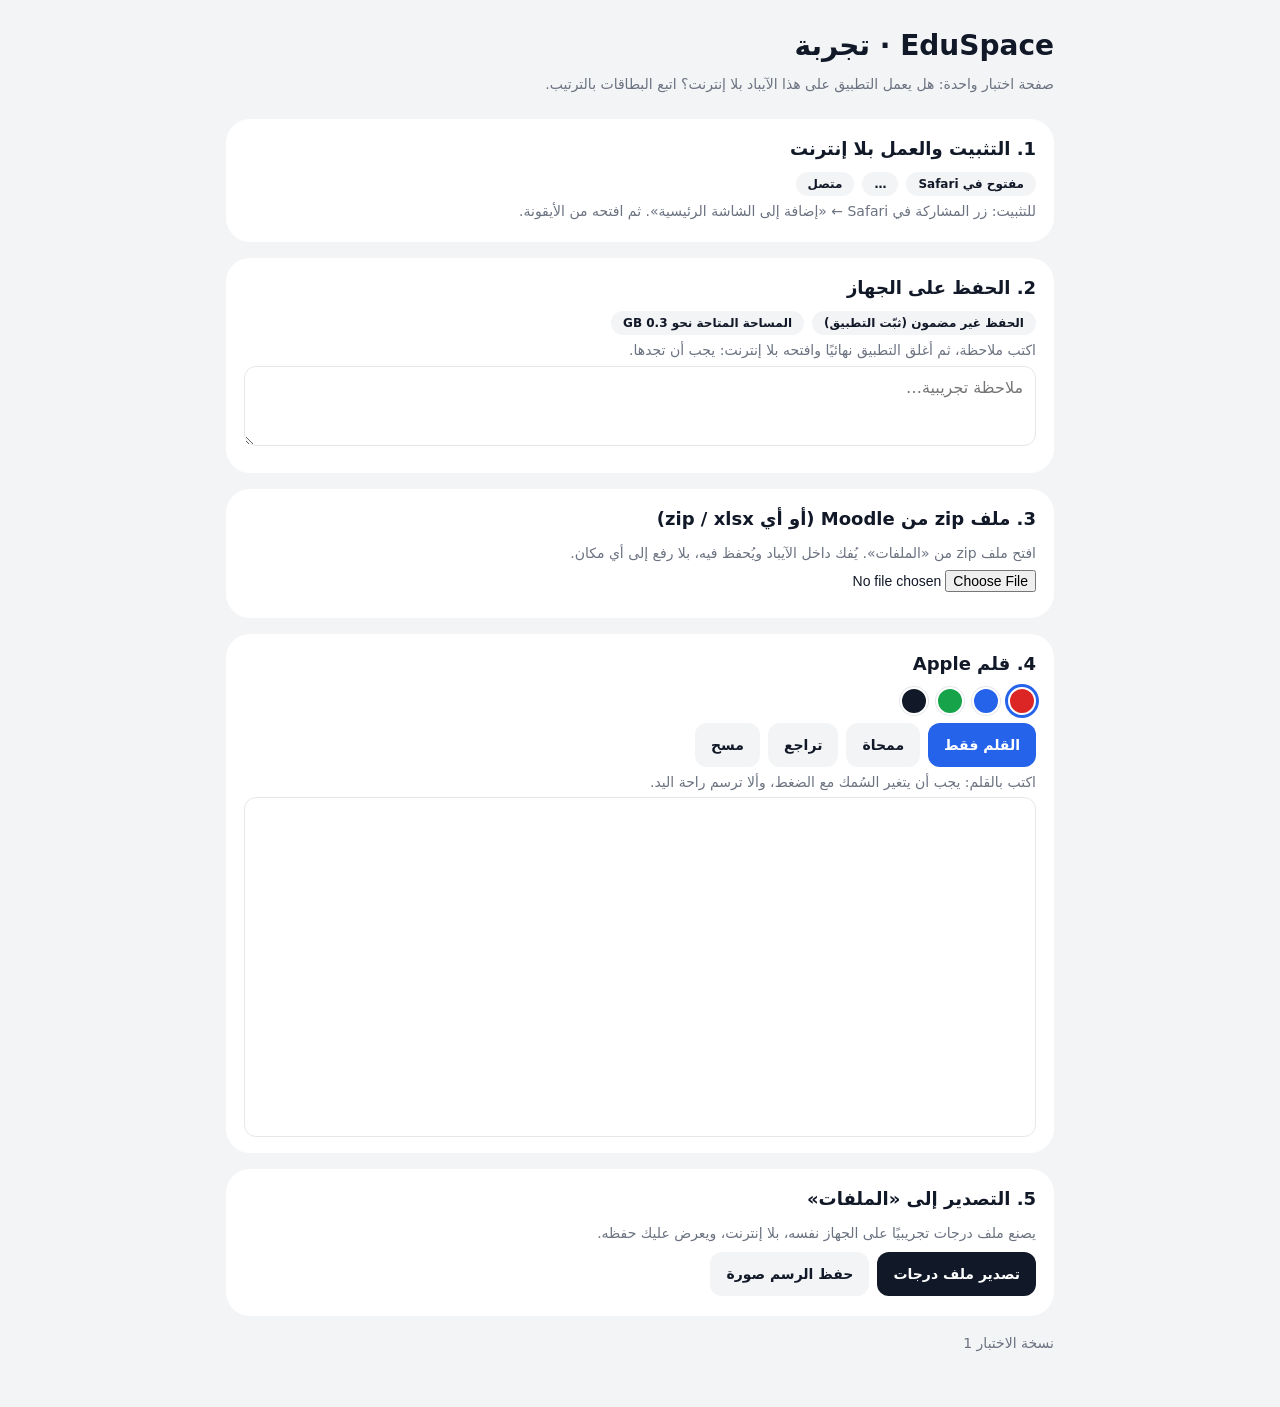
==== index.html @ 124e4e01 "Offline test app v1: install, offline start, device storage, local zip, Apple Pencil, export Co-Auth" ====
<!DOCTYPE html>
<html lang="ar" dir="rtl">
<head>
<meta charset="utf-8">
<meta name="viewport" content="width=device-width,initial-scale=1,viewport-fit=cover">
<meta name="apple-mobile-web-app-capable" content="yes">
<meta name="mobile-web-app-capable" content="yes">
<meta name="apple-mobile-web-app-status-bar-style" content="default">
<meta name="apple-mobile-web-app-title" content="EduSpace">
<meta name="theme-color" content="#111827">
<link rel="manifest" href="manifest.webmanifest">
<link rel="apple-touch-icon" href="icon-180.png">
<title>EduSpace · تجربة العمل بلا إنترنت</title>
<style>
:root{--fg:#111827;--mute:#6b7280;--line:#e5e7eb;--sheet:#f3f4f6;--blue:#2563eb;--ok:#16a34a;--bad:#dc2626}
*{box-sizing:border-box}
body{margin:0;font:16px/1.6 -apple-system,system-ui,"Segoe UI",Tahoma,sans-serif;color:var(--fg);background:var(--sheet);padding:env(safe-area-inset-top) 0 env(safe-area-inset-bottom)}
main{max-width:860px;margin:0 auto;padding:24px 16px 48px}
h1{font-size:28px;margin:0 0 4px}
.sub{color:var(--mute);font-size:14px;margin:0 0 24px}
.card{background:#fff;border-radius:24px;padding:16px 18px;margin:0 0 16px}
.card h2{font-size:18px;margin:0 0 8px;display:flex;align-items:center;gap:8px}
.n{color:var(--mute);font-size:14px;margin:4px 0}
.st{display:inline-block;border-radius:999px;padding:0 12px;font-size:12px;font-weight:700;line-height:24px;background:var(--sheet)}
.st.ok{background:#dcfce7;color:#166534}.st.bad{background:#fee2e2;color:#991b1b}
.row{display:flex;flex-wrap:wrap;gap:8px;align-items:center;margin-top:8px}
button,.btn{appearance:none;border:0;border-radius:12px;background:var(--fg);color:#fff;font:inherit;font-weight:700;font-size:14px;min-height:44px;padding:0 16px;cursor:pointer}
button.sec,.btn.sec{background:var(--sheet);color:var(--fg)}
button.on{background:var(--blue)}
textarea{width:100%;min-height:80px;border:1px solid var(--line);border-radius:12px;padding:8px 12px;font:inherit}
canvas{display:block;width:100%;height:340px;background:#fff;border:1px solid var(--line);border-radius:12px;touch-action:none}
.files{max-height:220px;overflow:auto;font-size:13px;direction:ltr;text-align:left;background:var(--sheet);border-radius:12px;padding:8px 12px;margin-top:8px}
.thumbs{display:flex;gap:8px;flex-wrap:wrap;margin-top:8px}.thumbs img{height:96px;border-radius:8px;border:1px solid var(--line)}
input[type=file]{font-size:14px}
.sw{width:28px;height:28px;border-radius:50%;border:2px solid #fff;box-shadow:0 0 0 1px var(--line);padding:0;min-height:0}
.sw.on{box-shadow:0 0 0 3px var(--blue)}
</style>
</head>
<body>
<main>
  <h1>EduSpace · تجربة</h1>
  <p class="sub">صفحة اختبار واحدة: هل يعمل التطبيق على هذا الآيباد بلا إنترنت؟ اتبع البطاقات بالترتيب.</p>

  <section class="card">
    <h2>1. التثبيت والعمل بلا إنترنت</h2>
    <div class="row"><span id="s-inst" class="st">…</span><span id="s-sw" class="st">…</span><span id="s-net" class="st">…</span></div>
    <p class="n" id="s-help"></p>
  </section>

  <section class="card">
    <h2>2. الحفظ على الجهاز</h2>
    <div class="row"><span id="s-per" class="st">…</span><span id="s-quota" class="st">…</span></div>
    <p class="n">اكتب ملاحظة، ثم أغلق التطبيق نهائيًا وافتحه بلا إنترنت: يجب أن تجدها.</p>
    <textarea id="note" placeholder="ملاحظة تجريبية…"></textarea>
    <p class="n" id="note-at"></p>
  </section>

  <section class="card">
    <h2>3. ملف zip من Moodle (أو أي zip / xlsx)</h2>
    <p class="n">افتح ملف zip من «الملفات». يُفك داخل الآيباد ويُحفظ فيه، بلا رفع إلى أي مكان.</p>
    <input type="file" id="zip" accept=".zip,.xlsx,application/zip,application/vnd.openxmlformats-officedocument.spreadsheetml.sheet">
    <p class="n" id="zip-s"></p>
    <div class="files" id="zip-l" hidden></div>
    <div class="thumbs" id="zip-t"></div>
  </section>

  <section class="card">
    <h2>4. قلم Apple</h2>
    <div class="row" id="pal"></div>
    <div class="row">
      <button id="b-pen" class="on" type="button">القلم فقط</button>
      <button id="b-er" class="sec" type="button">ممحاة</button>
      <button id="b-un" class="sec" type="button">تراجع</button>
      <button id="b-cl" class="sec" type="button">مسح</button>
    </div>
    <p class="n" id="pen-s">اكتب بالقلم: يجب أن يتغير السُمك مع الضغط، وألا ترسم راحة اليد.</p>
    <canvas id="cv"></canvas>
  </section>

  <section class="card">
    <h2>5. التصدير إلى «الملفات»</h2>
    <p class="n">يصنع ملف درجات تجريبيًا على الجهاز نفسه، بلا إنترنت، ويعرض عليك حفظه.</p>
    <div class="row"><button id="b-csv" type="button">تصدير ملف درجات</button><button id="b-png" class="sec" type="button">حفظ الرسم صورة</button></div>
    <p class="n" id="ex-s"></p>
  </section>
  <p class="n">نسخة الاختبار 1</p>
</main>
<script>
var $ = function (id) { return document.getElementById(id); };
function st(el, txt, cls) { el.textContent = txt; el.className = 'st' + (cls ? ' ' + cls : ''); }

/* ---------- 1. install, offline ---------- */
var standalone = window.navigator.standalone === true || matchMedia('(display-mode: standalone)').matches;
st($('s-inst'), standalone ? 'مثبّت على الشاشة الرئيسية' : 'مفتوح في Safari', standalone ? 'ok' : '');
$('s-help').textContent = standalone ? 'جرّب الآن: فعّل وضع الطيران، ثم أغلق التطبيق نهائيًا وافتحه من أيقونته.'
  : 'للتثبيت: زر المشاركة في Safari ← «إضافة إلى الشاشة الرئيسية». ثم افتحه من الأيقونة.';
function net() { st($('s-net'), navigator.onLine ? 'متصل' : 'بلا إنترنت', navigator.onLine ? '' : 'ok'); }
addEventListener('online', net); addEventListener('offline', net); net();
if ('serviceWorker' in navigator) {
  navigator.serviceWorker.register('sw.js').then(function () { return navigator.serviceWorker.ready; })
    .then(function () { st($('s-sw'), 'جاهز للعمل بلا إنترنت', 'ok'); })
    .catch(function (e) { st($('s-sw'), 'تعذّر التجهيز: ' + e.message, 'bad'); });
} else st($('s-sw'), 'المتصفح لا يدعم العمل بلا إنترنت', 'bad');

/* ---------- 2. storage on the device (IndexedDB) ---------- */
var DB = null;
function db() {
  if (DB) return Promise.resolve(DB);
  return new Promise(function (ok, no) {
    var r = indexedDB.open('eduspace-test', 1);
    r.onupgradeneeded = function () { r.result.createObjectStore('kv'); };
    r.onsuccess = function () { DB = r.result; ok(DB); }; r.onerror = function () { no(r.error); };
  });
}
function put(k, v) { return db().then(function (d) { return new Promise(function (ok, no) { var t = d.transaction('kv', 'readwrite'); t.objectStore('kv').put(v, k); t.oncomplete = ok; t.onerror = function () { no(t.error); }; }); }); }
function get(k) { return db().then(function (d) { return new Promise(function (ok, no) { var r = d.transaction('kv').objectStore('kv').get(k); r.onsuccess = function () { ok(r.result); }; r.onerror = function () { no(r.error); }; }); }); }
if (navigator.storage && navigator.storage.persist) {
  navigator.storage.persist().then(function (p) { st($('s-per'), p ? 'الحفظ دائم' : 'الحفظ غير مضمون (ثبّت التطبيق)', p ? 'ok' : ''); });
  navigator.storage.estimate().then(function (e) { st($('s-quota'), 'المساحة المتاحة نحو ' + Math.round((e.quota || 0) / 1e9 * 10) / 10 + ' GB'); });
} else { st($('s-per'), 'لا معلومات عن الحفظ'); $('s-quota').hidden = true; }
get('note').then(function (n) { if (n) { $('note').value = n.text; $('note-at').textContent = 'محفوظة منذ ' + new Date(n.at).toLocaleString('ar-EG-u-nu-latn'); } });
$('note').oninput = function () {
  var v = this.value; clearTimeout(this.t);
  this.t = setTimeout(function () { put('note', { text: v, at: Date.now() }).then(function () { $('note-at').textContent = 'حُفظت على الجهاز'; }); }, 400);
};

/* ---------- 3. zip ---------- */
function unzip(u) {
  var dv = new DataView(u.buffer, u.byteOffset, u.byteLength), e = -1, out = [];
  for (var i = u.length - 22; i >= Math.max(0, u.length - 66000); i--) if (dv.getUint32(i, true) === 0x06054b50) { e = i; break; }
  if (e < 0) throw new Error('ليس ملف zip');
  var n = dv.getUint16(e + 10, true), p = dv.getUint32(e + 16, true);
  for (var k = 0; k < n; k++) {
    if (dv.getUint32(p, true) !== 0x02014b50) break;
    var flags = dv.getUint16(p + 8, true), meth = dv.getUint16(p + 10, true), csz = dv.getUint32(p + 20, true), usz = dv.getUint32(p + 24, true);
    var nl = dv.getUint16(p + 28, true), xl = dv.getUint16(p + 30, true), cl = dv.getUint16(p + 32, true), lo = dv.getUint32(p + 42, true);
    var raw = u.subarray(p + 46, p + 46 + nl), name;
    try { name = new TextDecoder('utf-8', { fatal: !(flags & 0x800) ? true : false }).decode(raw); } catch (x) { name = new TextDecoder('windows-1256').decode(raw); }
    out.push({ name: name, meth: meth, csz: csz, usz: usz, lo: lo });
    p += 46 + nl + xl + cl;
  }
  function data(f) {
    var s0 = f.lo + 30 + dv.getUint16(f.lo + 26, true) + dv.getUint16(f.lo + 28, true), d = u.subarray(s0, s0 + f.csz);
    if (f.meth === 0) return Promise.resolve(new Blob([d]));
    return new Response(new Blob([d]).stream().pipeThrough(new DecompressionStream('deflate-raw'))).blob();
  }
  return { files: out, data: data };
}
function kb(n) { return n > 1e6 ? (Math.round(n / 1e5) / 10) + ' MB' : Math.max(1, Math.round(n / 1e3)) + ' KB'; }
function showZip(name, buf, saved) {
  var z; try { z = unzip(new Uint8Array(buf)); } catch (e) { $('zip-s').textContent = e.message; return; }
  var files = z.files.filter(function (f) { return !/\/$/.test(f.name); }), dirs = {};
  files.forEach(function (f) { dirs[f.name.split('/')[0]] = 1; });
  $('zip-s').textContent = name + ' · ' + kb(buf.byteLength) + ' · ' + files.length + ' ملفًا في ' + Object.keys(dirs).length + ' مجلدًا' + (saved ? ' · محفوظ على الجهاز ✓' : '');
  var l = $('zip-l'); l.hidden = false; l.textContent = '';
  files.slice(0, 300).forEach(function (f) { var d = document.createElement('div'); d.textContent = f.name + '  (' + kb(f.usz) + ')'; l.appendChild(d); });
  var t = $('zip-t'); t.textContent = '';
  files.filter(function (f) { return /\.(jpe?g|png|gif|webp)$/i.test(f.name); }).slice(0, 8).forEach(function (f) {
    z.data(f).then(function (b) { var im = document.createElement('img'); im.src = URL.createObjectURL(b); im.title = f.name; t.appendChild(im); })
      .catch(function () {});
  });
}
$('zip').onchange = function () {
  var f = this.files[0]; if (!f) return;
  $('zip-s').textContent = 'جارٍ الفتح…';
  f.arrayBuffer().then(function (buf) {
    showZip(f.name, buf, false);
    return put('zip', { name: f.name, buf: buf, at: Date.now() }).then(function () { showZip(f.name, buf, true); });
  }).catch(function (e) { $('zip-s').textContent = 'تعذّر: ' + e.message; });
};
get('zip').then(function (z) { if (z) showZip(z.name, z.buf, true); });

/* ---------- 4. Apple Pencil ---------- */
var cv = $('cv'), cx = cv.getContext('2d'), strokes = [], cur = null, penOnly = true, eraser = false, color = '#dc2626';
['#dc2626', '#2563eb', '#16a34a', '#111827'].forEach(function (c) {
  var b = document.createElement('button'); b.type = 'button'; b.className = 'sw' + (c === color ? ' on' : ''); b.style.background = c; b.setAttribute('aria-label', 'لون');
  b.onclick = function () { color = c; eraser = false; $('b-er').className = 'sec'; [].forEach.call($('pal').children, function (x) { x.classList.remove('on'); }); b.classList.add('on'); };
  $('pal').appendChild(b);
});
function size() {
  var r = cv.getBoundingClientRect(), d = devicePixelRatio || 1;
  cv.width = r.width * d; cv.height = r.height * d; cx.setTransform(d, 0, 0, d, 0, 0); redraw();
}
function seg(s, a, b) {
  cx.globalCompositeOperation = s.er ? 'destination-out' : 'source-over';
  cx.strokeStyle = s.c; cx.lineCap = 'round'; cx.lineJoin = 'round';
  cx.lineWidth = s.er ? 24 : 1 + 5 * (b.p || 0.5);
  cx.beginPath(); cx.moveTo(a.x, a.y); cx.lineTo(b.x, b.y); cx.stroke();
}
function redraw() {
  cx.clearRect(0, 0, cv.width, cv.height);
  strokes.forEach(function (s) { for (var i = 1; i < s.pts.length; i++) seg(s, s.pts[i - 1], s.pts[i]); });
}
function pt(e) { var r = cv.getBoundingClientRect(); return { x: e.clientX - r.left, y: e.clientY - r.top, p: e.pressure }; }
cv.addEventListener('pointerdown', function (e) {
  if (penOnly && e.pointerType === 'touch') return;
  cv.setPointerCapture(e.pointerId);
  cur = { c: color, er: eraser, pts: [pt(e)] }; strokes.push(cur);
  $('pen-s').textContent = 'نوع الإدخال: ' + (e.pointerType === 'pen' ? 'قلم Apple ✓' : e.pointerType === 'touch' ? 'إصبع' : 'فأرة') + ' · الضغط ' + Math.round(e.pressure * 100) + '%';
});
cv.addEventListener('pointermove', function (e) {
  if (!cur) return;
  var list = e.getCoalescedEvents ? e.getCoalescedEvents() : [e];
  list.forEach(function (x) { var p = pt(x); seg(cur, cur.pts[cur.pts.length - 1], p); cur.pts.push(p); });
});
function end() { if (cur) put('ink', strokes); cur = null; }
cv.addEventListener('pointerup', end); cv.addEventListener('pointercancel', end);
$('b-pen').onclick = function () { penOnly = !penOnly; this.className = penOnly ? 'on' : 'sec'; this.textContent = penOnly ? 'القلم فقط' : 'القلم والإصبع'; };
$('b-er').onclick = function () { eraser = !eraser; this.className = eraser ? 'on' : 'sec'; };
$('b-un').onclick = function () { strokes.pop(); redraw(); put('ink', strokes); };
$('b-cl').onclick = function () { strokes = []; redraw(); put('ink', strokes); };
addEventListener('resize', size);
get('ink').then(function (s) { if (s) strokes = s; size(); });

/* ---------- 5. export ---------- */
function save(blob, name) {
  var f = new File([blob], name, { type: blob.type });
  if (navigator.canShare && navigator.canShare({ files: [f] })) {
    return navigator.share({ files: [f], title: name }).then(function () { $('ex-s').textContent = 'تم: اختر «حفظ في الملفات».'; }, function () {});
  }
  var a = document.createElement('a'); a.href = URL.createObjectURL(blob); a.download = name; document.body.appendChild(a); a.click(); a.remove();
  $('ex-s').textContent = 'نُزّل ' + name;
}
$('b-csv').onclick = function () {
  var rows = [['الرقم الجامعي', 'الاسم', 'الشعبة', 'التكليف 1', 'التكليف 2', 'المجموع'],
    ['120256797', 'أحمد حسام محمد حسين', '102', '8', '9.5', '17.5'], ['120252966', 'أحمد سهيل عبد الكريم فروانة', '102', '7', '10', '17']];
  var csv = '﻿' + rows.map(function (r) { return r.map(function (c) { return '"' + String(c).replace(/"/g, '""') + '"'; }).join(','); }).join('\r\n');
  save(new Blob([csv], { type: 'text/csv' }), 'درجات-تجربة.csv');
};
$('b-png').onclick = function () { cv.toBlob(function (b) { save(b, 'تصحيح-تجربة.png'); }, 'image/png'); };
</script>
</body>
</html>
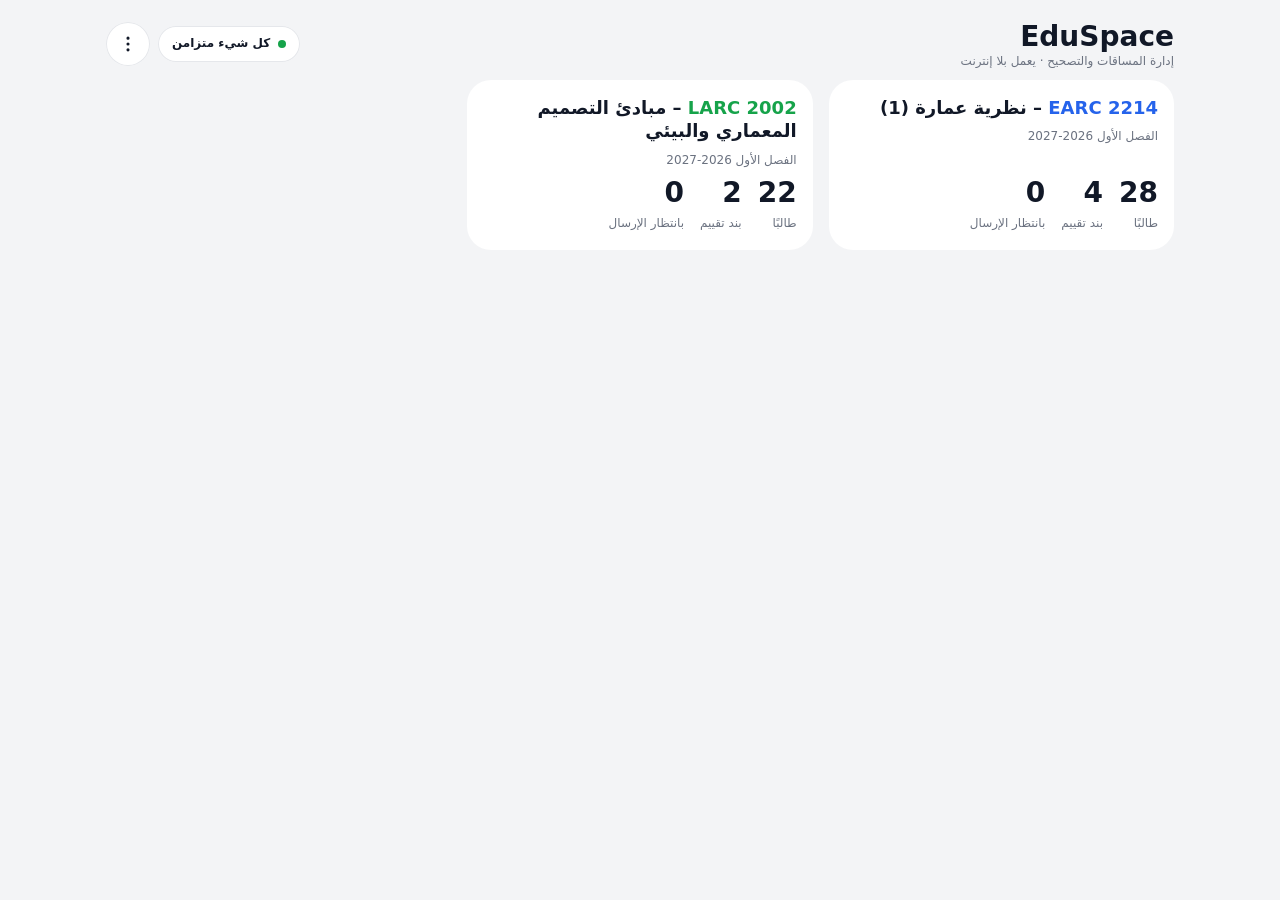
==== commit 927c4122: "Prototype 0.1: courses, students by section with bulk actions, gradebook with publish and export, ou" ====
--- a/index.html
+++ b/index.html
@@ -7,227 +7,15 @@
 <meta name="mobile-web-app-capable" content="yes">
 <meta name="apple-mobile-web-app-status-bar-style" content="default">
 <meta name="apple-mobile-web-app-title" content="EduSpace">
-<meta name="theme-color" content="#111827">
+<meta name="theme-color" content="#f3f4f6">
 <link rel="manifest" href="manifest.webmanifest">
 <link rel="apple-touch-icon" href="icon-180.png">
-<title>EduSpace · تجربة العمل بلا إنترنت</title>
-<style>
-:root{--fg:#111827;--mute:#6b7280;--line:#e5e7eb;--sheet:#f3f4f6;--blue:#2563eb;--ok:#16a34a;--bad:#dc2626}
-*{box-sizing:border-box}
-body{margin:0;font:16px/1.6 -apple-system,system-ui,"Segoe UI",Tahoma,sans-serif;color:var(--fg);background:var(--sheet);padding:env(safe-area-inset-top) 0 env(safe-area-inset-bottom)}
-main{max-width:860px;margin:0 auto;padding:24px 16px 48px}
-h1{font-size:28px;margin:0 0 4px}
-.sub{color:var(--mute);font-size:14px;margin:0 0 24px}
-.card{background:#fff;border-radius:24px;padding:16px 18px;margin:0 0 16px}
-.card h2{font-size:18px;margin:0 0 8px;display:flex;align-items:center;gap:8px}
-.n{color:var(--mute);font-size:14px;margin:4px 0}
-.st{display:inline-block;border-radius:999px;padding:0 12px;font-size:12px;font-weight:700;line-height:24px;background:var(--sheet)}
-.st.ok{background:#dcfce7;color:#166534}.st.bad{background:#fee2e2;color:#991b1b}
-.row{display:flex;flex-wrap:wrap;gap:8px;align-items:center;margin-top:8px}
-button,.btn{appearance:none;border:0;border-radius:12px;background:var(--fg);color:#fff;font:inherit;font-weight:700;font-size:14px;min-height:44px;padding:0 16px;cursor:pointer}
-button.sec,.btn.sec{background:var(--sheet);color:var(--fg)}
-button.on{background:var(--blue)}
-textarea{width:100%;min-height:80px;border:1px solid var(--line);border-radius:12px;padding:8px 12px;font:inherit}
-canvas{display:block;width:100%;height:340px;background:#fff;border:1px solid var(--line);border-radius:12px;touch-action:none}
-.files{max-height:220px;overflow:auto;font-size:13px;direction:ltr;text-align:left;background:var(--sheet);border-radius:12px;padding:8px 12px;margin-top:8px}
-.thumbs{display:flex;gap:8px;flex-wrap:wrap;margin-top:8px}.thumbs img{height:96px;border-radius:8px;border:1px solid var(--line)}
-input[type=file]{font-size:14px}
-.sw{width:28px;height:28px;border-radius:50%;border:2px solid #fff;box-shadow:0 0 0 1px var(--line);padding:0;min-height:0}
-.sw.on{box-shadow:0 0 0 3px var(--blue)}
-</style>
+<link rel="stylesheet" href="app.css">
+<title>EduSpace</title>
 </head>
 <body>
-<main>
-  <h1>EduSpace · تجربة</h1>
-  <p class="sub">صفحة اختبار واحدة: هل يعمل التطبيق على هذا الآيباد بلا إنترنت؟ اتبع البطاقات بالترتيب.</p>
-
-  <section class="card">
-    <h2>1. التثبيت والعمل بلا إنترنت</h2>
-    <div class="row"><span id="s-inst" class="st">…</span><span id="s-sw" class="st">…</span><span id="s-net" class="st">…</span></div>
-    <p class="n" id="s-help"></p>
-  </section>
-
-  <section class="card">
-    <h2>2. الحفظ على الجهاز</h2>
-    <div class="row"><span id="s-per" class="st">…</span><span id="s-quota" class="st">…</span></div>
-    <p class="n">اكتب ملاحظة، ثم أغلق التطبيق نهائيًا وافتحه بلا إنترنت: يجب أن تجدها.</p>
-    <textarea id="note" placeholder="ملاحظة تجريبية…"></textarea>
-    <p class="n" id="note-at"></p>
-  </section>
-
-  <section class="card">
-    <h2>3. ملف zip من Moodle (أو أي zip / xlsx)</h2>
-    <p class="n">افتح ملف zip من «الملفات». يُفك داخل الآيباد ويُحفظ فيه، بلا رفع إلى أي مكان.</p>
-    <input type="file" id="zip" accept=".zip,.xlsx,application/zip,application/vnd.openxmlformats-officedocument.spreadsheetml.sheet">
-    <p class="n" id="zip-s"></p>
-    <div class="files" id="zip-l" hidden></div>
-    <div class="thumbs" id="zip-t"></div>
-  </section>
-
-  <section class="card">
-    <h2>4. قلم Apple</h2>
-    <div class="row" id="pal"></div>
-    <div class="row">
-      <button id="b-pen" class="on" type="button">القلم فقط</button>
-      <button id="b-er" class="sec" type="button">ممحاة</button>
-      <button id="b-un" class="sec" type="button">تراجع</button>
-      <button id="b-cl" class="sec" type="button">مسح</button>
-    </div>
-    <p class="n" id="pen-s">اكتب بالقلم: يجب أن يتغير السُمك مع الضغط، وألا ترسم راحة اليد.</p>
-    <canvas id="cv"></canvas>
-  </section>
-
-  <section class="card">
-    <h2>5. التصدير إلى «الملفات»</h2>
-    <p class="n">يصنع ملف درجات تجريبيًا على الجهاز نفسه، بلا إنترنت، ويعرض عليك حفظه.</p>
-    <div class="row"><button id="b-csv" type="button">تصدير ملف درجات</button><button id="b-png" class="sec" type="button">حفظ الرسم صورة</button></div>
-    <p class="n" id="ex-s"></p>
-  </section>
-  <p class="n">نسخة الاختبار 1</p>
-</main>
-<script>
-var $ = function (id) { return document.getElementById(id); };
-function st(el, txt, cls) { el.textContent = txt; el.className = 'st' + (cls ? ' ' + cls : ''); }
-
-/* ---------- 1. install, offline ---------- */
-var standalone = window.navigator.standalone === true || matchMedia('(display-mode: standalone)').matches;
-st($('s-inst'), standalone ? 'مثبّت على الشاشة الرئيسية' : 'مفتوح في Safari', standalone ? 'ok' : '');
-$('s-help').textContent = standalone ? 'جرّب الآن: فعّل وضع الطيران، ثم أغلق التطبيق نهائيًا وافتحه من أيقونته.'
-  : 'للتثبيت: زر المشاركة في Safari ← «إضافة إلى الشاشة الرئيسية». ثم افتحه من الأيقونة.';
-function net() { st($('s-net'), navigator.onLine ? 'متصل' : 'بلا إنترنت', navigator.onLine ? '' : 'ok'); }
-addEventListener('online', net); addEventListener('offline', net); net();
-if ('serviceWorker' in navigator) {
-  navigator.serviceWorker.register('sw.js').then(function () { return navigator.serviceWorker.ready; })
-    .then(function () { st($('s-sw'), 'جاهز للعمل بلا إنترنت', 'ok'); })
-    .catch(function (e) { st($('s-sw'), 'تعذّر التجهيز: ' + e.message, 'bad'); });
-} else st($('s-sw'), 'المتصفح لا يدعم العمل بلا إنترنت', 'bad');
-
-/* ---------- 2. storage on the device (IndexedDB) ---------- */
-var DB = null;
-function db() {
-  if (DB) return Promise.resolve(DB);
-  return new Promise(function (ok, no) {
-    var r = indexedDB.open('eduspace-test', 1);
-    r.onupgradeneeded = function () { r.result.createObjectStore('kv'); };
-    r.onsuccess = function () { DB = r.result; ok(DB); }; r.onerror = function () { no(r.error); };
-  });
-}
-function put(k, v) { return db().then(function (d) { return new Promise(function (ok, no) { var t = d.transaction('kv', 'readwrite'); t.objectStore('kv').put(v, k); t.oncomplete = ok; t.onerror = function () { no(t.error); }; }); }); }
-function get(k) { return db().then(function (d) { return new Promise(function (ok, no) { var r = d.transaction('kv').objectStore('kv').get(k); r.onsuccess = function () { ok(r.result); }; r.onerror = function () { no(r.error); }; }); }); }
-if (navigator.storage && navigator.storage.persist) {
-  navigator.storage.persist().then(function (p) { st($('s-per'), p ? 'الحفظ دائم' : 'الحفظ غير مضمون (ثبّت التطبيق)', p ? 'ok' : ''); });
-  navigator.storage.estimate().then(function (e) { st($('s-quota'), 'المساحة المتاحة نحو ' + Math.round((e.quota || 0) / 1e9 * 10) / 10 + ' GB'); });
-} else { st($('s-per'), 'لا معلومات عن الحفظ'); $('s-quota').hidden = true; }
-get('note').then(function (n) { if (n) { $('note').value = n.text; $('note-at').textContent = 'محفوظة منذ ' + new Date(n.at).toLocaleString('ar-EG-u-nu-latn'); } });
-$('note').oninput = function () {
-  var v = this.value; clearTimeout(this.t);
-  this.t = setTimeout(function () { put('note', { text: v, at: Date.now() }).then(function () { $('note-at').textContent = 'حُفظت على الجهاز'; }); }, 400);
-};
-
-/* ---------- 3. zip ---------- */
-function unzip(u) {
-  var dv = new DataView(u.buffer, u.byteOffset, u.byteLength), e = -1, out = [];
-  for (var i = u.length - 22; i >= Math.max(0, u.length - 66000); i--) if (dv.getUint32(i, true) === 0x06054b50) { e = i; break; }
-  if (e < 0) throw new Error('ليس ملف zip');
-  var n = dv.getUint16(e + 10, true), p = dv.getUint32(e + 16, true);
-  for (var k = 0; k < n; k++) {
-    if (dv.getUint32(p, true) !== 0x02014b50) break;
-    var flags = dv.getUint16(p + 8, true), meth = dv.getUint16(p + 10, true), csz = dv.getUint32(p + 20, true), usz = dv.getUint32(p + 24, true);
-    var nl = dv.getUint16(p + 28, true), xl = dv.getUint16(p + 30, true), cl = dv.getUint16(p + 32, true), lo = dv.getUint32(p + 42, true);
-    var raw = u.subarray(p + 46, p + 46 + nl), name;
-    try { name = new TextDecoder('utf-8', { fatal: !(flags & 0x800) ? true : false }).decode(raw); } catch (x) { name = new TextDecoder('windows-1256').decode(raw); }
-    out.push({ name: name, meth: meth, csz: csz, usz: usz, lo: lo });
-    p += 46 + nl + xl + cl;
-  }
-  function data(f) {
-    var s0 = f.lo + 30 + dv.getUint16(f.lo + 26, true) + dv.getUint16(f.lo + 28, true), d = u.subarray(s0, s0 + f.csz);
-    if (f.meth === 0) return Promise.resolve(new Blob([d]));
-    return new Response(new Blob([d]).stream().pipeThrough(new DecompressionStream('deflate-raw'))).blob();
-  }
-  return { files: out, data: data };
-}
-function kb(n) { return n > 1e6 ? (Math.round(n / 1e5) / 10) + ' MB' : Math.max(1, Math.round(n / 1e3)) + ' KB'; }
-function showZip(name, buf, saved) {
-  var z; try { z = unzip(new Uint8Array(buf)); } catch (e) { $('zip-s').textContent = e.message; return; }
-  var files = z.files.filter(function (f) { return !/\/$/.test(f.name); }), dirs = {};
-  files.forEach(function (f) { dirs[f.name.split('/')[0]] = 1; });
-  $('zip-s').textContent = name + ' · ' + kb(buf.byteLength) + ' · ' + files.length + ' ملفًا في ' + Object.keys(dirs).length + ' مجلدًا' + (saved ? ' · محفوظ على الجهاز ✓' : '');
-  var l = $('zip-l'); l.hidden = false; l.textContent = '';
-  files.slice(0, 300).forEach(function (f) { var d = document.createElement('div'); d.textContent = f.name + '  (' + kb(f.usz) + ')'; l.appendChild(d); });
-  var t = $('zip-t'); t.textContent = '';
-  files.filter(function (f) { return /\.(jpe?g|png|gif|webp)$/i.test(f.name); }).slice(0, 8).forEach(function (f) {
-    z.data(f).then(function (b) { var im = document.createElement('img'); im.src = URL.createObjectURL(b); im.title = f.name; t.appendChild(im); })
-      .catch(function () {});
-  });
-}
-$('zip').onchange = function () {
-  var f = this.files[0]; if (!f) return;
-  $('zip-s').textContent = 'جارٍ الفتح…';
-  f.arrayBuffer().then(function (buf) {
-    showZip(f.name, buf, false);
-    return put('zip', { name: f.name, buf: buf, at: Date.now() }).then(function () { showZip(f.name, buf, true); });
-  }).catch(function (e) { $('zip-s').textContent = 'تعذّر: ' + e.message; });
-};
-get('zip').then(function (z) { if (z) showZip(z.name, z.buf, true); });
-
-/* ---------- 4. Apple Pencil ---------- */
-var cv = $('cv'), cx = cv.getContext('2d'), strokes = [], cur = null, penOnly = true, eraser = false, color = '#dc2626';
-['#dc2626', '#2563eb', '#16a34a', '#111827'].forEach(function (c) {
-  var b = document.createElement('button'); b.type = 'button'; b.className = 'sw' + (c === color ? ' on' : ''); b.style.background = c; b.setAttribute('aria-label', 'لون');
-  b.onclick = function () { color = c; eraser = false; $('b-er').className = 'sec'; [].forEach.call($('pal').children, function (x) { x.classList.remove('on'); }); b.classList.add('on'); };
-  $('pal').appendChild(b);
-});
-function size() {
-  var r = cv.getBoundingClientRect(), d = devicePixelRatio || 1;
-  cv.width = r.width * d; cv.height = r.height * d; cx.setTransform(d, 0, 0, d, 0, 0); redraw();
-}
-function seg(s, a, b) {
-  cx.globalCompositeOperation = s.er ? 'destination-out' : 'source-over';
-  cx.strokeStyle = s.c; cx.lineCap = 'round'; cx.lineJoin = 'round';
-  cx.lineWidth = s.er ? 24 : 1 + 5 * (b.p || 0.5);
-  cx.beginPath(); cx.moveTo(a.x, a.y); cx.lineTo(b.x, b.y); cx.stroke();
-}
-function redraw() {
-  cx.clearRect(0, 0, cv.width, cv.height);
-  strokes.forEach(function (s) { for (var i = 1; i < s.pts.length; i++) seg(s, s.pts[i - 1], s.pts[i]); });
-}
-function pt(e) { var r = cv.getBoundingClientRect(); return { x: e.clientX - r.left, y: e.clientY - r.top, p: e.pressure }; }
-cv.addEventListener('pointerdown', function (e) {
-  if (penOnly && e.pointerType === 'touch') return;
-  cv.setPointerCapture(e.pointerId);
-  cur = { c: color, er: eraser, pts: [pt(e)] }; strokes.push(cur);
-  $('pen-s').textContent = 'نوع الإدخال: ' + (e.pointerType === 'pen' ? 'قلم Apple ✓' : e.pointerType === 'touch' ? 'إصبع' : 'فأرة') + ' · الضغط ' + Math.round(e.pressure * 100) + '%';
-});
-cv.addEventListener('pointermove', function (e) {
-  if (!cur) return;
-  var list = e.getCoalescedEvents ? e.getCoalescedEvents() : [e];
-  list.forEach(function (x) { var p = pt(x); seg(cur, cur.pts[cur.pts.length - 1], p); cur.pts.push(p); });
-});
-function end() { if (cur) put('ink', strokes); cur = null; }
-cv.addEventListener('pointerup', end); cv.addEventListener('pointercancel', end);
-$('b-pen').onclick = function () { penOnly = !penOnly; this.className = penOnly ? 'on' : 'sec'; this.textContent = penOnly ? 'القلم فقط' : 'القلم والإصبع'; };
-$('b-er').onclick = function () { eraser = !eraser; this.className = eraser ? 'on' : 'sec'; };
-$('b-un').onclick = function () { strokes.pop(); redraw(); put('ink', strokes); };
-$('b-cl').onclick = function () { strokes = []; redraw(); put('ink', strokes); };
-addEventListener('resize', size);
-get('ink').then(function (s) { if (s) strokes = s; size(); });
-
-/* ---------- 5. export ---------- */
-function save(blob, name) {
-  var f = new File([blob], name, { type: blob.type });
-  if (navigator.canShare && navigator.canShare({ files: [f] })) {
-    return navigator.share({ files: [f], title: name }).then(function () { $('ex-s').textContent = 'تم: اختر «حفظ في الملفات».'; }, function () {});
-  }
-  var a = document.createElement('a'); a.href = URL.createObjectURL(blob); a.download = name; document.body.appendChild(a); a.click(); a.remove();
-  $('ex-s').textContent = 'نُزّل ' + name;
-}
-$('b-csv').onclick = function () {
-  var rows = [['الرقم الجامعي', 'الاسم', 'الشعبة', 'التكليف 1', 'التكليف 2', 'المجموع'],
-    ['120256797', 'أحمد حسام محمد حسين', '102', '8', '9.5', '17.5'], ['120252966', 'أحمد سهيل عبد الكريم فروانة', '102', '7', '10', '17']];
-  var csv = '﻿' + rows.map(function (r) { return r.map(function (c) { return '"' + String(c).replace(/"/g, '""') + '"'; }).join(','); }).join('\r\n');
-  save(new Blob([csv], { type: 'text/csv' }), 'درجات-تجربة.csv');
-};
-$('b-png').onclick = function () { cv.toBlob(function (b) { save(b, 'تصحيح-تجربة.png'); }, 'image/png'); };
-</script>
+<div class="wrap" id="app"></div>
+<div class="toast" id="toast" role="status"></div>
+<script src="app.js"></script>
 </body>
 </html>
--- a/app.css
+++ b/app.css
@@ -0,0 +1,88 @@
+/* EduSpace offline — styles (the panel's design system: type 48/28/18/16/14/12, space 4/8/12/16/24, radius 24/18/12/6) */
+:root{--fg:#111827;--mute:#6b7280;--line:#e5e7eb;--sheet:#f3f4f6;--card:#fff;--blue:#2563eb;--ok:#16a34a;--warn:#f59e0b;--bad:#dc2626;--moodle:#f98012}
+*{box-sizing:border-box;-webkit-tap-highlight-color:transparent}
+html,body{margin:0;background:var(--sheet);color:var(--fg);font:16px/1.6 -apple-system,system-ui,"Segoe UI",Tahoma,sans-serif}
+body{padding:env(safe-area-inset-top) env(safe-area-inset-right) env(safe-area-inset-bottom) env(safe-area-inset-left)}
+button{font:inherit;color:inherit}
+svg{width:20px;height:20px;fill:none;stroke:currentColor;stroke-width:1.75;stroke-linecap:round;stroke-linejoin:round;flex:none}
+.wrap{max-width:1100px;margin:0 auto;padding:16px 16px 96px}
+.top{display:flex;align-items:center;gap:8px;min-height:56px;margin-bottom:8px}
+.top h1{font-size:28px;line-height:1.2;margin:0;flex:1;min-width:0;overflow:hidden;text-overflow:ellipsis;white-space:nowrap}
+.top .sub{display:block;font-size:12px;color:var(--mute);font-weight:400}
+.btn{appearance:none;border:0;border-radius:12px;background:var(--fg);color:#fff;font-weight:700;font-size:14px;min-height:44px;padding:0 16px;display:inline-flex;align-items:center;gap:8px;cursor:pointer;white-space:nowrap}
+.btn.sec{background:var(--card);color:var(--fg);box-shadow:inset 0 0 0 1px var(--line)}
+.btn.ghost{background:transparent;color:var(--fg)}
+.btn.dz{background:var(--bad)}
+.btn:disabled{opacity:.4}
+.ico{appearance:none;border:0;background:var(--card);border-radius:999px;width:44px;height:44px;display:inline-flex;align-items:center;justify-content:center;cursor:pointer;box-shadow:inset 0 0 0 1px var(--line);flex:none}
+.card{background:var(--card);border-radius:24px;padding:16px}
+.grid{display:grid;grid-template-columns:repeat(auto-fill,minmax(300px,1fr));gap:16px}
+.n12{font-size:12px;color:var(--mute)}
+.n14{font-size:14px;color:var(--mute)}
+.tag{display:inline-flex;align-items:center;border-radius:999px;padding:0 10px;line-height:22px;font-size:12px;font-weight:700;background:var(--sheet);white-space:nowrap}
+.tag.moodle{background:#fff1e6;color:#b45309}
+.tag.ok{background:#dcfce7;color:#166534}
+.tag.warn{background:#fef3c7;color:#92400e}
+.row{display:flex;align-items:center;gap:8px;flex-wrap:wrap}
+.sp{flex:1}
+/* sync chip */
+.sync{display:inline-flex;align-items:center;gap:8px;border-radius:999px;padding:0 14px;min-height:36px;font-size:12px;font-weight:700;background:var(--card);box-shadow:inset 0 0 0 1px var(--line);cursor:pointer;border:0}
+.sync .dot{width:8px;height:8px;border-radius:50%;background:var(--ok)}
+.sync.pend .dot{background:var(--warn)}
+.sync.off .dot{background:var(--mute)}
+/* course card */
+.cc{cursor:pointer;display:flex;flex-direction:column;gap:8px;min-height:150px}
+.cc h3{margin:0;font-size:18px;line-height:1.3}
+.cc .code{font-weight:800}
+.stats{display:flex;gap:16px;margin-top:auto}
+.stats b{display:block;font-size:28px;line-height:1.1}
+.stats span{font-size:12px;color:var(--mute)}
+/* tabs */
+.tabs{display:flex;gap:4px;background:var(--card);border-radius:18px;padding:4px;margin:0 0 16px;overflow-x:auto}
+.tabs button{appearance:none;border:0;background:transparent;border-radius:12px;min-height:40px;padding:0 16px;font-weight:700;font-size:14px;color:var(--mute);cursor:pointer;display:inline-flex;align-items:center;gap:6px;white-space:nowrap}
+.tabs button.on{background:var(--fg);color:#fff}
+/* tables */
+.tw{background:var(--card);border-radius:24px;overflow:auto;-webkit-overflow-scrolling:touch}
+table{border-collapse:collapse;width:100%;font-size:14px}
+th,td{padding:10px 12px;text-align:right;border-bottom:1px solid var(--line);white-space:nowrap}
+th{font-size:12px;color:var(--mute);font-weight:700;position:sticky;top:0;background:var(--card);z-index:2}
+td.ck,th.ck{width:1%;padding-inline-end:4px}
+input[type=checkbox]{width:20px;height:20px;margin:0;vertical-align:middle;accent-color:var(--fg)}
+tr.grp td{background:var(--sheet);font-weight:700;cursor:pointer;position:sticky;top:41px;z-index:1}
+tr.grp .gh{display:flex;align-items:center;gap:12px}
+tr.grp.shut .chev{transform:rotate(90deg)}
+tr.sel td{background:#eff6ff}
+.ltr{direction:ltr;text-align:right}
+/* gradebook */
+.gb th.st,.gb td.st{position:sticky;right:0;background:var(--card);z-index:3;box-shadow:-1px 0 0 var(--line)}
+.gb th.st{z-index:4}
+.gb td.g{padding:4px 6px}
+.gb input.cell{width:64px;height:36px;border:1px solid transparent;border-radius:6px;background:var(--sheet);text-align:center;font:inherit;font-size:14px;direction:ltr}
+.gb input.cell:focus{outline:none;border-color:var(--blue);background:#fff}
+.gb input.cell.dirty{box-shadow:inset 0 -3px 0 var(--warn)}
+.gb th .it{display:flex;flex-direction:column;align-items:center;gap:2px;cursor:pointer}
+.gb th .it b{color:var(--fg);font-size:13px}
+.gb td.tot{font-weight:800;text-align:center}
+/* bulk bar */
+.bulk{position:fixed;inset-inline:16px;bottom:calc(16px + env(safe-area-inset-bottom));z-index:20;display:flex;flex-wrap:wrap;gap:8px;align-items:center;background:var(--fg);color:#fff;border-radius:18px;padding:8px 12px;max-width:1068px;margin:0 auto}
+.bulk b{margin-inline-end:auto;font-size:14px}
+.bulk .btn{background:rgba(255,255,255,.14);min-height:40px}
+.bulk .btn.dz{background:var(--bad)}
+/* sheet (modal) */
+.ov{position:fixed;inset:0;background:rgba(17,24,39,.4);z-index:50;display:flex;align-items:flex-end;justify-content:center}
+@media(min-width:700px){.ov{align-items:center}}
+.sh{background:var(--card);width:100%;max-width:560px;max-height:88vh;overflow:auto;border-radius:24px 24px 0 0;padding:20px 20px calc(20px + env(safe-area-inset-bottom))}
+@media(min-width:700px){.sh{border-radius:24px}}
+.sh h2{font-size:18px;margin:0 0 12px}
+.field{display:flex;flex-direction:column;gap:4px;margin:0 0 12px}
+.field label,.lab{font-size:12px;font-weight:700;color:var(--mute)}
+.field input,.field select{font:inherit;font-size:16px;min-height:44px;border:1px solid var(--line);border-radius:12px;padding:0 12px;background:#fff}
+.opt{display:flex;align-items:center;gap:10px;min-height:40px;font-size:14px}
+.foot{display:flex;gap:8px;justify-content:flex-start;flex-wrap:wrap;margin-top:16px}
+.toast{position:fixed;left:50%;transform:translateX(-50%);bottom:calc(88px + env(safe-area-inset-bottom));background:var(--fg);color:#fff;border-radius:12px;padding:10px 16px;font-size:14px;z-index:60;opacity:0;transition:opacity .2s;pointer-events:none;max-width:90vw}
+.toast.on{opacity:1}
+.empty{padding:32px 16px;text-align:center;color:var(--mute)}
+.ph{border:2px dashed var(--line);border-radius:24px;padding:32px 16px;text-align:center;color:var(--mute);background:transparent}
+.ch{display:flex;align-items:center;gap:12px;padding:10px 0;border-bottom:1px solid var(--line);font-size:14px}
+.ch:last-child{border-bottom:0}
+.banner{background:#fff7ed;color:#9a3412;border-radius:18px;padding:12px 16px;font-size:14px;margin:0 0 16px}
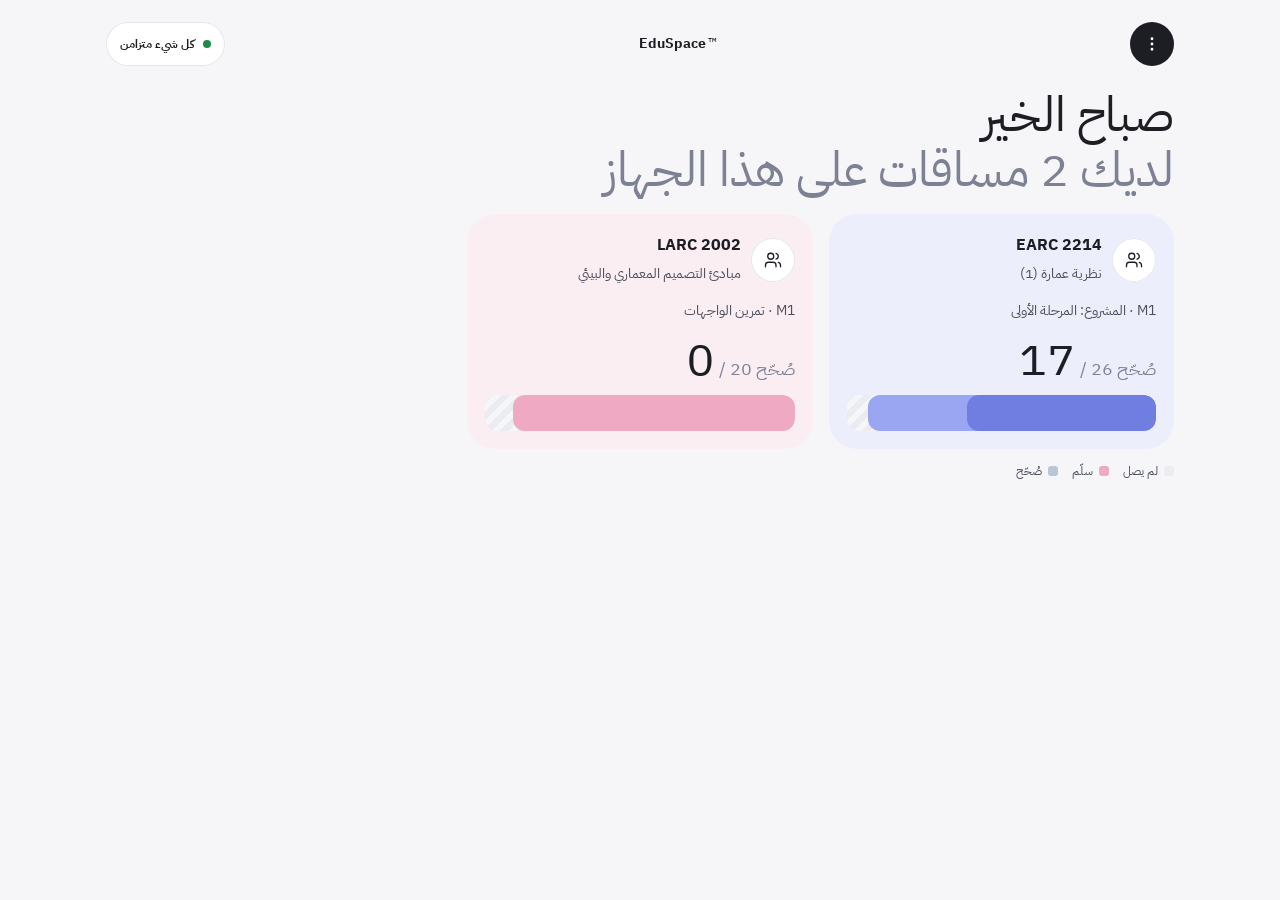
==== commit 4e86b405: "Prototype 0.2: approved style, original wordmark, four-circle icon, layered progress bars Six type s" ====
--- a/index.html
+++ b/index.html
@@ -7,9 +7,11 @@
 <meta name="mobile-web-app-capable" content="yes">
 <meta name="apple-mobile-web-app-status-bar-style" content="default">
 <meta name="apple-mobile-web-app-title" content="EduSpace">
-<meta name="theme-color" content="#f3f4f6">
+<meta name="theme-color" content="#f6f6f8">
 <link rel="manifest" href="manifest.webmanifest">
 <link rel="apple-touch-icon" href="icon-180.png">
+<link rel="preconnect" href="https://fonts.gstatic.com" crossorigin>
+<link rel="stylesheet" href="https://fonts.googleapis.com/css2?family=IBM+Plex+Sans+Arabic:wght@400;700&display=swap">
 <link rel="stylesheet" href="app.css">
 <title>EduSpace</title>
 </head>
--- a/app.css
+++ b/app.css
@@ -1,88 +1,115 @@
-/* EduSpace offline — styles (the panel's design system: type 48/28/18/16/14/12, space 4/8/12/16/24, radius 24/18/12/6) */
-:root{--fg:#111827;--mute:#6b7280;--line:#e5e7eb;--sheet:#f3f4f6;--card:#fff;--blue:#2563eb;--ok:#16a34a;--warn:#f59e0b;--bad:#dc2626;--moodle:#f98012}
+/* EduSpace offline — styles 0.2: the approved style (handoff/brand_rules.md).
+   Type: IBM Plex Sans Arabic 400/700, six sizes only: 48 · 28 · 18 · 16 · 14 · 12. */
+:root{--ground:#f6f6f8;--card:#fff;--fg:#1d1e24;--fg2:#4b4e5e;--mute:#7d8194;--faint:#c6c8d1;--line:#e4e6ec;
+  --lav:#eceefc;--lav2:#9aa6f2;--rose:#fbeef3;--rose2:#f0a9c2;--sky:#e8f2f6;--sky2:#a8c7d4;--sage:#edf5ef;--sage2:#b9d6c2;--slate:#b9c6d4;
+  --blue:#3f5bd8;--ok:#1f8a4c;--warn:#b7791f;--bad:#d92d20;--moodle:#b45309;
+  --hatch:repeating-linear-gradient(135deg,#ebecf1 0 6px,#f6f6f8 6px 12px)}
 *{box-sizing:border-box;-webkit-tap-highlight-color:transparent}
-html,body{margin:0;background:var(--sheet);color:var(--fg);font:16px/1.6 -apple-system,system-ui,"Segoe UI",Tahoma,sans-serif}
+html,body{margin:0;background:var(--ground);color:var(--fg);font:400 16px/1.7 "IBM Plex Sans Arabic",Helvetica,Arial,sans-serif}
 body{padding:env(safe-area-inset-top) env(safe-area-inset-right) env(safe-area-inset-bottom) env(safe-area-inset-left)}
-button{font:inherit;color:inherit}
-svg{width:20px;height:20px;fill:none;stroke:currentColor;stroke-width:1.75;stroke-linecap:round;stroke-linejoin:round;flex:none}
-.wrap{max-width:1100px;margin:0 auto;padding:16px 16px 96px}
-.top{display:flex;align-items:center;gap:8px;min-height:56px;margin-bottom:8px}
-.top h1{font-size:28px;line-height:1.2;margin:0;flex:1;min-width:0;overflow:hidden;text-overflow:ellipsis;white-space:nowrap}
-.top .sub{display:block;font-size:12px;color:var(--mute);font-weight:400}
-.btn{appearance:none;border:0;border-radius:12px;background:var(--fg);color:#fff;font-weight:700;font-size:14px;min-height:44px;padding:0 16px;display:inline-flex;align-items:center;gap:8px;cursor:pointer;white-space:nowrap}
+button,input,select{font:inherit;color:inherit}
+svg{width:18px;height:18px;fill:none;stroke:currentColor;stroke-width:1.75;stroke-linecap:round;stroke-linejoin:round;flex:none}
+.wrap{max-width:1100px;margin:0 auto;padding:16px 16px 112px}
+/* brand: the original, unchanged */
+.brand{direction:ltr;font-size:14px;font-weight:700;white-space:nowrap}
+.brand sup{font-size:14px;font-weight:400;vertical-align:baseline;margin-inline-start:2px}
+/* top bar and titles */
+.bar{display:flex;align-items:center;gap:8px;min-height:56px}
+.bar .mid{flex:1;display:flex;justify-content:center;min-width:0}
+h1{font-size:48px;line-height:1.15;font-weight:400;margin:16px 0}
+h1 span{display:block;color:var(--mute)}
+h2{font-size:28px;line-height:1.25;font-weight:700;margin:0 0 12px}
+h3{font-size:18px;line-height:1.4;font-weight:700;margin:0}
+@media(max-width:480px){h1{font-size:28px}}
+.n12{font-size:12px;color:var(--mute)}
+.n14{font-size:14px;color:var(--fg2)}
+/* buttons */
+.ico{appearance:none;border:0;width:44px;height:44px;border-radius:50%;display:inline-flex;align-items:center;justify-content:center;cursor:pointer;flex:none;background:var(--card);color:var(--fg);box-shadow:inset 0 0 0 1px var(--line)}
+.ico.dk{background:var(--fg);color:#fff;box-shadow:none}
+.btn{appearance:none;border:0;border-radius:999px;background:var(--fg);color:#fff;font-weight:700;font-size:14px;min-height:44px;padding:0 18px;display:inline-flex;align-items:center;gap:8px;cursor:pointer;white-space:nowrap}
 .btn.sec{background:var(--card);color:var(--fg);box-shadow:inset 0 0 0 1px var(--line)}
-.btn.ghost{background:transparent;color:var(--fg)}
 .btn.dz{background:var(--bad)}
 .btn:disabled{opacity:.4}
-.ico{appearance:none;border:0;background:var(--card);border-radius:999px;width:44px;height:44px;display:inline-flex;align-items:center;justify-content:center;cursor:pointer;box-shadow:inset 0 0 0 1px var(--line);flex:none}
-.card{background:var(--card);border-radius:24px;padding:16px}
-.grid{display:grid;grid-template-columns:repeat(auto-fill,minmax(300px,1fr));gap:16px}
-.n12{font-size:12px;color:var(--mute)}
-.n14{font-size:14px;color:var(--mute)}
-.tag{display:inline-flex;align-items:center;border-radius:999px;padding:0 10px;line-height:22px;font-size:12px;font-weight:700;background:var(--sheet);white-space:nowrap}
-.tag.moodle{background:#fff1e6;color:#b45309}
-.tag.ok{background:#dcfce7;color:#166534}
-.tag.warn{background:#fef3c7;color:#92400e}
-.row{display:flex;align-items:center;gap:8px;flex-wrap:wrap}
-.sp{flex:1}
+/* pills (tabs and filters) */
+.pills{display:flex;gap:8px;overflow-x:auto;margin:0 0 16px;padding:2px}
+.pill{appearance:none;border:0;border-radius:999px;min-height:40px;padding:0 16px;font-size:14px;font-weight:700;background:var(--card);color:var(--fg2);box-shadow:inset 0 0 0 1px var(--line);cursor:pointer;display:inline-flex;align-items:center;gap:6px;white-space:nowrap}
+.pill.on{background:var(--fg);color:#fff;box-shadow:none}
+.badge{display:inline-flex;align-items:center;background:var(--fg);color:#fff;border-radius:999px;padding:0 10px;line-height:24px;font-size:12px;font-weight:700;white-space:nowrap}
+.tag{display:inline-flex;align-items:center;border-radius:999px;padding:0 10px;line-height:22px;font-size:12px;font-weight:700;background:var(--ground);color:var(--fg2);white-space:nowrap}
+.tag.moodle{background:#fff1e6;color:var(--moodle)}
+.tag.ok{background:#e3f3e8;color:var(--ok)}
 /* sync chip */
-.sync{display:inline-flex;align-items:center;gap:8px;border-radius:999px;padding:0 14px;min-height:36px;font-size:12px;font-weight:700;background:var(--card);box-shadow:inset 0 0 0 1px var(--line);cursor:pointer;border:0}
+.sync{display:inline-flex;align-items:center;gap:8px;border:0;border-radius:999px;padding:0 14px;min-height:44px;font-size:12px;font-weight:700;background:var(--card);box-shadow:inset 0 0 0 1px var(--line);cursor:pointer;white-space:nowrap}
 .sync .dot{width:8px;height:8px;border-radius:50%;background:var(--ok)}
-.sync.pend .dot{background:var(--warn)}
+.sync.pend .dot{background:#f59e0b}
 .sync.off .dot{background:var(--mute)}
-/* course card */
-.cc{cursor:pointer;display:flex;flex-direction:column;gap:8px;min-height:150px}
-.cc h3{margin:0;font-size:18px;line-height:1.3}
-.cc .code{font-weight:800}
-.stats{display:flex;gap:16px;margin-top:auto}
-.stats b{display:block;font-size:28px;line-height:1.1}
-.stats span{font-size:12px;color:var(--mute)}
-/* tabs */
-.tabs{display:flex;gap:4px;background:var(--card);border-radius:18px;padding:4px;margin:0 0 16px;overflow-x:auto}
-.tabs button{appearance:none;border:0;background:transparent;border-radius:12px;min-height:40px;padding:0 16px;font-weight:700;font-size:14px;color:var(--mute);cursor:pointer;display:inline-flex;align-items:center;gap:6px;white-space:nowrap}
-.tabs button.on{background:var(--fg);color:#fff}
+/* cards */
+.grid{display:grid;grid-template-columns:repeat(auto-fill,minmax(320px,1fr));gap:16px}
+.card{background:var(--card);border-radius:28px;padding:18px}
+.cc{border-radius:28px;padding:18px;display:flex;flex-direction:column;gap:12px;cursor:pointer}
+.cc .hd{display:flex;align-items:center;gap:10px}
+.cc .hd .t{flex:1;min-width:0}
+.cc .code{font-size:16px;font-weight:700;direction:ltr;display:block;text-align:right}
+.big{font-size:48px;line-height:1;font-weight:400;direction:ltr;text-align:right}
+.big small{font-size:18px;color:var(--mute)}
+.c-lav{background:var(--lav)}.c-rose{background:var(--rose)}.c-sky{background:var(--sky)}.c-sage{background:var(--sage)}
+/* progress: layered rounded rectangles (hatched track · submitted · graded) */
+.prog{position:relative;height:36px;border-radius:12px;background:var(--hatch);overflow:hidden}
+.prog i{position:absolute;inset-block:0;inset-inline-start:0;border-radius:12px}
+.prog i.s{background:var(--rose2)}
+.prog i.g{background:var(--slate)}
+.c-lav .prog i.s{background:var(--lav2)}.c-lav .prog i.g{background:#6f7ee0}
+.c-rose .prog i.s{background:var(--rose2)}.c-rose .prog i.g{background:#d97aa0}
+.c-sky .prog i.s{background:var(--sky2)}.c-sky .prog i.g{background:#7aa6b8}
+.prog.sm{height:10px;border-radius:5px}.prog.sm i{border-radius:5px}
+.legend{display:flex;gap:14px;flex-wrap:wrap;font-size:12px;color:var(--fg2)}
+.legend span::before{content:"";display:inline-block;width:10px;height:10px;border-radius:3px;margin-inline-end:6px;vertical-align:-1px;background:var(--c)}
 /* tables */
-.tw{background:var(--card);border-radius:24px;overflow:auto;-webkit-overflow-scrolling:touch}
+.tw{background:var(--card);border-radius:28px;overflow:auto;-webkit-overflow-scrolling:touch}
 table{border-collapse:collapse;width:100%;font-size:14px}
 th,td{padding:10px 12px;text-align:right;border-bottom:1px solid var(--line);white-space:nowrap}
 th{font-size:12px;color:var(--mute);font-weight:700;position:sticky;top:0;background:var(--card);z-index:2}
 td.ck,th.ck{width:1%;padding-inline-end:4px}
 input[type=checkbox]{width:20px;height:20px;margin:0;vertical-align:middle;accent-color:var(--fg)}
-tr.grp td{background:var(--sheet);font-weight:700;cursor:pointer;position:sticky;top:41px;z-index:1}
+tr.grp td{background:var(--ground);font-weight:700;cursor:pointer;position:sticky;top:41px;z-index:1}
 tr.grp .gh{display:flex;align-items:center;gap:12px}
 tr.grp.shut .chev{transform:rotate(90deg)}
-tr.sel td{background:#eff6ff}
+tr.sel td{background:#f1f2fd}
 .ltr{direction:ltr;text-align:right}
+.av{width:34px;height:34px;border-radius:50%;background:var(--lav);display:inline-flex;align-items:center;justify-content:center;font-size:14px;font-weight:700;flex:none}
 /* gradebook */
 .gb th.st,.gb td.st{position:sticky;right:0;background:var(--card);z-index:3;box-shadow:-1px 0 0 var(--line)}
 .gb th.st{z-index:4}
 .gb td.g{padding:4px 6px}
-.gb input.cell{width:64px;height:36px;border:1px solid transparent;border-radius:6px;background:var(--sheet);text-align:center;font:inherit;font-size:14px;direction:ltr}
-.gb input.cell:focus{outline:none;border-color:var(--blue);background:#fff}
-.gb input.cell.dirty{box-shadow:inset 0 -3px 0 var(--warn)}
-.gb th .it{display:flex;flex-direction:column;align-items:center;gap:2px;cursor:pointer}
-.gb th .it b{color:var(--fg);font-size:13px}
-.gb td.tot{font-weight:800;text-align:center}
+.gb input.cell{width:64px;height:36px;border:1px solid transparent;border-radius:12px;background:var(--ground);text-align:center;font-size:16px;direction:ltr}
+.gb input.cell:focus{outline:none;border-color:var(--fg);background:#fff}
+.gb input.cell.dirty{box-shadow:inset 0 -3px 0 #f59e0b}
+.gb th .it{display:flex;flex-direction:column;align-items:stretch;gap:4px;cursor:pointer;min-width:84px}
+.gb th .it b{color:var(--fg);font-size:14px;text-align:center}
+.gb th .it .row{justify-content:center}
+.gb td.tot{font-weight:700;text-align:center;font-size:16px}
 /* bulk bar */
-.bulk{position:fixed;inset-inline:16px;bottom:calc(16px + env(safe-area-inset-bottom));z-index:20;display:flex;flex-wrap:wrap;gap:8px;align-items:center;background:var(--fg);color:#fff;border-radius:18px;padding:8px 12px;max-width:1068px;margin:0 auto}
-.bulk b{margin-inline-end:auto;font-size:14px}
+.bulk{position:fixed;inset-inline:16px;bottom:calc(16px + env(safe-area-inset-bottom));z-index:20;display:flex;flex-wrap:wrap;gap:8px;align-items:center;background:var(--fg);color:#fff;border-radius:28px;padding:8px 12px;max-width:1068px;margin:0 auto}
+.bulk b{margin-inline-end:auto;font-size:14px;padding-inline-start:6px}
 .bulk .btn{background:rgba(255,255,255,.14);min-height:40px}
 .bulk .btn.dz{background:var(--bad)}
-/* sheet (modal) */
-.ov{position:fixed;inset:0;background:rgba(17,24,39,.4);z-index:50;display:flex;align-items:flex-end;justify-content:center}
+/* sheet */
+.ov{position:fixed;inset:0;background:rgba(29,30,36,.35);z-index:50;display:flex;align-items:flex-end;justify-content:center}
 @media(min-width:700px){.ov{align-items:center}}
-.sh{background:var(--card);width:100%;max-width:560px;max-height:88vh;overflow:auto;border-radius:24px 24px 0 0;padding:20px 20px calc(20px + env(safe-area-inset-bottom))}
-@media(min-width:700px){.sh{border-radius:24px}}
+.sh{background:var(--card);width:100%;max-width:560px;max-height:88vh;overflow:auto;border-radius:28px 28px 0 0;padding:22px 22px calc(22px + env(safe-area-inset-bottom))}
+@media(min-width:700px){.sh{border-radius:28px}}
 .sh h2{font-size:18px;margin:0 0 12px}
 .field{display:flex;flex-direction:column;gap:4px;margin:0 0 12px}
 .field label,.lab{font-size:12px;font-weight:700;color:var(--mute)}
-.field input,.field select{font:inherit;font-size:16px;min-height:44px;border:1px solid var(--line);border-radius:12px;padding:0 12px;background:#fff}
+.field input,.field select,.inp{font-size:16px;min-height:44px;border:0;border-radius:999px;padding:0 16px;background:var(--ground)}
 .opt{display:flex;align-items:center;gap:10px;min-height:40px;font-size:14px}
-.foot{display:flex;gap:8px;justify-content:flex-start;flex-wrap:wrap;margin-top:16px}
-.toast{position:fixed;left:50%;transform:translateX(-50%);bottom:calc(88px + env(safe-area-inset-bottom));background:var(--fg);color:#fff;border-radius:12px;padding:10px 16px;font-size:14px;z-index:60;opacity:0;transition:opacity .2s;pointer-events:none;max-width:90vw}
+.foot{display:flex;gap:8px;flex-wrap:wrap;margin-top:16px}
+.row{display:flex;align-items:center;gap:8px;flex-wrap:wrap}
+.sp{flex:1}
+.toast{position:fixed;left:50%;transform:translateX(-50%);bottom:calc(96px + env(safe-area-inset-bottom));background:var(--fg);color:#fff;border-radius:999px;padding:10px 18px;font-size:14px;z-index:60;opacity:0;transition:opacity .2s;pointer-events:none;max-width:90vw}
 .toast.on{opacity:1}
 .empty{padding:32px 16px;text-align:center;color:var(--mute)}
-.ph{border:2px dashed var(--line);border-radius:24px;padding:32px 16px;text-align:center;color:var(--mute);background:transparent}
+.ph{border:2px dashed var(--line);border-radius:28px;padding:32px 16px;text-align:center;color:var(--mute)}
 .ch{display:flex;align-items:center;gap:12px;padding:10px 0;border-bottom:1px solid var(--line);font-size:14px}
 .ch:last-child{border-bottom:0}
 .banner{background:#fff7ed;color:#9a3412;border-radius:18px;padding:12px 16px;font-size:14px;margin:0 0 16px}
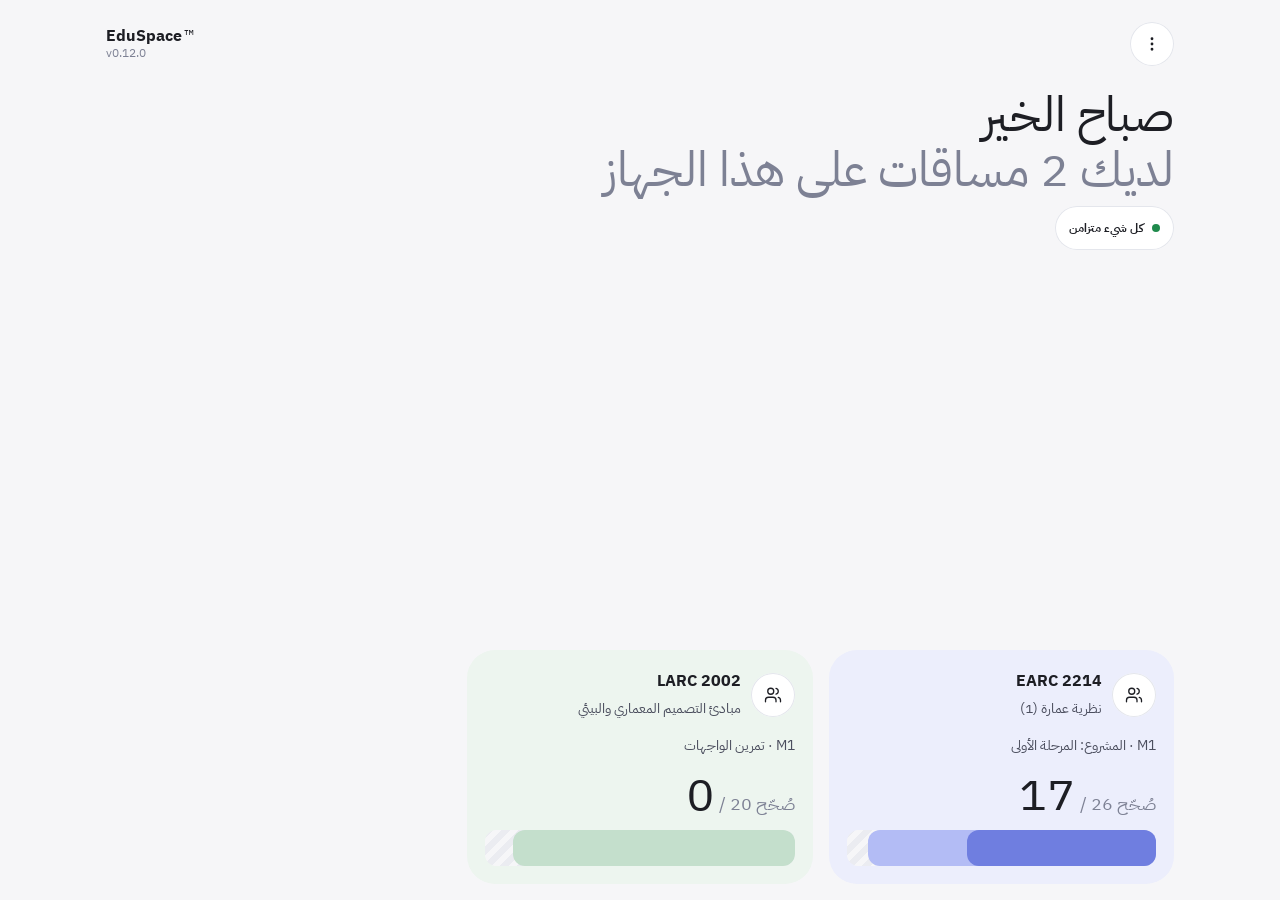
==== commit c944dbd5: "0.12.0: grading station (pdf.js viewer, Apple Pencil ink, voice note, annotated PDF, send), storage," ====
--- a/index.html
+++ b/index.html
@@ -19,5 +19,6 @@
 <div class="wrap" id="app"></div>
 <div class="toast" id="toast" role="status"></div>
 <script src="app.js"></script>
+<script src="station.js"></script>
 </body>
 </html>
--- a/app.css
+++ b/app.css
@@ -1,4 +1,4 @@
-/* EduSpace offline — styles 0.2: the approved style (handoff/brand_rules.md).
+/* EduSpace offline — styles 0.12: the grading station (viewer, tools, voice note), the two numbers, the distribution; 0.5.3: the version under the mark, the layer bubble; 0.5.2: home cards at the bottom, the bar's tip, the sync row; 0.5: the mark 16, selects as tall as buttons; 0.4: tips on round buttons; 0.3: course colours in three tones (--t light, --m middle, --d deep); 0.2: the approved style (handoff/brand_rules.md).
    Type: IBM Plex Sans Arabic 400/700, six sizes only: 48 · 28 · 18 · 16 · 14 · 12. */
 :root{--ground:#f6f6f8;--card:#fff;--fg:#1d1e24;--fg2:#4b4e5e;--mute:#7d8194;--faint:#c6c8d1;--line:#e4e6ec;
   --lav:#eceefc;--lav2:#9aa6f2;--rose:#fbeef3;--rose2:#f0a9c2;--sky:#e8f2f6;--sky2:#a8c7d4;--sage:#edf5ef;--sage2:#b9d6c2;--slate:#b9c6d4;
@@ -10,13 +10,19 @@
 button,input,select{font:inherit;color:inherit}
 svg{width:18px;height:18px;fill:none;stroke:currentColor;stroke-width:1.75;stroke-linecap:round;stroke-linejoin:round;flex:none}
 .wrap{max-width:1100px;margin:0 auto;padding:16px 16px 112px}
+/* home: the title at the top, the cards at the bottom with the same 16 margin as the sides; more cards grow upward */
+.wrap.home{min-height:100vh;min-height:100dvh;display:flex;flex-direction:column;padding-bottom:calc(16px + env(safe-area-inset-bottom))}
+.wrap.home>.grid{margin-top:auto;padding-top:24px}
 /* brand: the original, unchanged */
-.brand{direction:ltr;font-size:14px;font-weight:700;white-space:nowrap}
-.brand sup{font-size:14px;font-weight:400;vertical-align:baseline;margin-inline-start:2px}
+.brand{direction:ltr;font-size:16px;font-weight:700;white-space:nowrap;display:inline-flex;flex-direction:column;align-items:flex-start;line-height:1.2}
+.brand .w{display:block}
+.brand sup{font-size:16px;font-weight:400;vertical-align:baseline;margin-inline-start:2px}
+.brand .ver{font-size:12px;font-weight:400;color:var(--mute)}
 /* top bar and titles */
 .bar{display:flex;align-items:center;gap:8px;min-height:56px}
 .bar .mid{flex:1;display:flex;justify-content:center;min-width:0}
-h1{font-size:48px;line-height:1.15;font-weight:400;margin:16px 0}
+h1{font-size:48px;line-height:1.15;font-weight:400;margin:16px 0 8px}
+.syncrow{display:flex;justify-content:flex-start;margin:0 0 16px}
 h1 span{display:block;color:var(--mute)}
 h2{font-size:28px;line-height:1.25;font-weight:700;margin:0 0 12px}
 h3{font-size:18px;line-height:1.4;font-weight:700;margin:0}
@@ -26,6 +32,10 @@
 /* buttons */
 .ico{appearance:none;border:0;width:44px;height:44px;border-radius:50%;display:inline-flex;align-items:center;justify-content:center;cursor:pointer;flex:none;background:var(--card);color:var(--fg);box-shadow:inset 0 0 0 1px var(--line)}
 .ico.dk{background:var(--fg);color:#fff;box-shadow:none}
+/* every round icon button shows its name in a small dark tip, on hover and on keyboard focus */
+.ico[data-tip]{position:relative}
+.ico[data-tip]:hover::after,.ico[data-tip]:focus-visible::after{content:attr(data-tip);position:absolute;top:calc(100% + 6px);inset-inline-start:0;z-index:40;white-space:nowrap;background:var(--fg);color:#fff;font-size:12px;line-height:1.6;font-weight:400;padding:4px 10px;border-radius:999px;pointer-events:none}
+@media (hover:none){.ico[data-tip]:hover::after{content:none}}
 .btn{appearance:none;border:0;border-radius:999px;background:var(--fg);color:#fff;font-weight:700;font-size:14px;min-height:44px;padding:0 18px;display:inline-flex;align-items:center;gap:8px;cursor:pointer;white-space:nowrap}
 .btn.sec{background:var(--card);color:var(--fg);box-shadow:inset 0 0 0 1px var(--line)}
 .btn.dz{background:var(--bad)}
@@ -52,18 +62,17 @@
 .cc .code{font-size:16px;font-weight:700;direction:ltr;display:block;text-align:right}
 .big{font-size:48px;line-height:1;font-weight:400;direction:ltr;text-align:right}
 .big small{font-size:18px;color:var(--mute)}
-.c-lav{background:var(--lav)}.c-rose{background:var(--rose)}.c-sky{background:var(--sky)}.c-sage{background:var(--sage)}
-/* progress: layered rounded rectangles (hatched track · submitted · graded) */
+.cc{background:var(--t)}
+/* progress: layered rounded rectangles — hatched track, then middle tone, then deep tone of the course colour */
 .prog{position:relative;height:36px;border-radius:12px;background:var(--hatch);overflow:hidden}
 .prog i{position:absolute;inset-block:0;inset-inline-start:0;border-radius:12px}
-.prog i.s{background:var(--rose2)}
-.prog i.g{background:var(--slate)}
-.c-lav .prog i.s{background:var(--lav2)}.c-lav .prog i.g{background:#6f7ee0}
-.c-rose .prog i.s{background:var(--rose2)}.c-rose .prog i.g{background:#d97aa0}
-.c-sky .prog i.s{background:var(--sky2)}.c-sky .prog i.g{background:#7aa6b8}
+.prog i.s{background:var(--m)}
+.prog i.g{background:var(--d)}
 .prog.sm{height:10px;border-radius:5px}.prog.sm i{border-radius:5px}
-.legend{display:flex;gap:14px;flex-wrap:wrap;font-size:12px;color:var(--fg2)}
-.legend span::before{content:"";display:inline-block;width:10px;height:10px;border-radius:3px;margin-inline-end:6px;vertical-align:-1px;background:var(--c)}
+.prog{cursor:pointer;overflow:visible}
+.prog::before{content:"";position:absolute;inset:0;border-radius:inherit;background:var(--hatch);z-index:0}
+.prog i{z-index:1}
+.tipb{position:absolute;bottom:calc(100% + 8px);z-index:40;white-space:nowrap;background:var(--fg);color:#fff;font-size:12px;line-height:1.6;padding:4px 10px;border-radius:999px;pointer-events:none}
 /* tables */
 .tw{background:var(--card);border-radius:28px;overflow:auto;-webkit-overflow-scrolling:touch}
 table{border-collapse:collapse;width:100%;font-size:14px}
@@ -101,7 +110,8 @@
 .sh h2{font-size:18px;margin:0 0 12px}
 .field{display:flex;flex-direction:column;gap:4px;margin:0 0 12px}
 .field label,.lab{font-size:12px;font-weight:700;color:var(--mute)}
-.field input,.field select,.inp{font-size:16px;min-height:44px;border:0;border-radius:999px;padding:0 16px;background:var(--ground)}
+.field input,.field select,.inp{font-size:16px;height:44px;min-height:44px;box-sizing:border-box;border:0;border-radius:999px;padding:0 16px;background:var(--ground)}
+select.inp,.field select{-webkit-appearance:none;appearance:none;padding-inline-end:40px;background-image:url("data:image/svg+xml,%3Csvg xmlns='http://www.w3.org/2000/svg' viewBox='0 0 24 24' fill='none' stroke='%231d1e24' stroke-width='1.75' stroke-linecap='round' stroke-linejoin='round'%3E%3Cpath d='m6 9 6 6 6-6'/%3E%3C/svg%3E");background-repeat:no-repeat;background-size:18px;background-position:left 14px center}
 .opt{display:flex;align-items:center;gap:10px;min-height:40px;font-size:14px}
 .foot{display:flex;gap:8px;flex-wrap:wrap;margin-top:16px}
 .row{display:flex;align-items:center;gap:8px;flex-wrap:wrap}
@@ -113,3 +123,47 @@
 .ch{display:flex;align-items:center;gap:12px;padding:10px 0;border-bottom:1px solid var(--line);font-size:14px}
 .ch:last-child{border-bottom:0}
 .banner{background:#fff7ed;color:#9a3412;border-radius:18px;padding:12px 16px;font-size:14px;margin:0 0 16px}
+/* 0.12 — tags, the two numbers, the distribution */
+.tag.warn{background:#fff7ed;color:var(--warn)}
+.tag.bad{background:#fdecea;color:var(--bad)}
+.gb td.stale{color:var(--mute);box-shadow:inset 0 -3px 0 #f59e0b}
+.trow{display:flex;align-items:center;gap:12px;padding:8px 0;border-bottom:1px solid var(--line);font-size:14px}
+.trow.hd{font-size:12px;color:var(--mute);font-weight:700}
+.trow .sp{display:flex;align-items:center;gap:6px;flex-wrap:wrap}
+.trow b,.trow>span:not(.sp){min-width:64px;text-align:left}
+.trow.d1 .sp{padding-inline-start:20px}.trow.d2 .sp{padding-inline-start:40px;color:var(--fg2)}
+.trow.d0{font-weight:700}
+/* the station's list */
+table.stn tr.link{cursor:pointer}
+table.stn tr.link:active td{background:#f1f2fd}
+table.stn td{white-space:normal;vertical-align:middle}
+table.stn td .tag{margin-inline-start:4px}
+td.num{text-align:center;font-weight:700;direction:ltr}
+/* the viewer: the whole screen */
+body.noscroll{overflow:hidden}
+.vw{position:fixed;inset:0;z-index:45;background:#e9eaef;display:flex;flex-direction:column;padding:env(safe-area-inset-top) env(safe-area-inset-right) 0 env(safe-area-inset-left)}
+.vbar,.vtools{display:flex;align-items:center;gap:8px;padding:8px 12px;background:var(--card);box-shadow:0 1px 0 var(--line);flex-wrap:wrap}
+.vbar .who{flex:1;min-width:0;display:flex;flex-direction:column;line-height:1.4}
+.vbar .who b{font-size:16px;white-space:nowrap;overflow:hidden;text-overflow:ellipsis}
+.ico.flip svg{transform:scaleX(-1)}
+.ico:disabled{opacity:.35}
+.vg{display:flex;align-items:center;gap:8px}
+.vg .cell{width:72px;height:44px;border:1px solid var(--line);border-radius:12px;background:var(--ground);text-align:center;font-size:18px;direction:ltr}
+.vg .cell:focus{outline:none;border-color:var(--fg);background:#fff}
+.vtools .tl{appearance:none;border:0;width:44px;height:44px;border-radius:12px;background:transparent;display:inline-flex;align-items:center;justify-content:center;cursor:pointer;color:var(--fg)}
+.vtools .tl.on{background:var(--fg);color:#fff}
+.vtools .tl.dotb i{width:20px;height:20px;border-radius:50%;display:block;box-shadow:0 0 0 2px #fff,0 0 0 3px var(--line)}
+.vtools .tl.dotb.on{background:var(--ground)}
+.vtools .tl.dotb.on i{box-shadow:0 0 0 2px #fff,0 0 0 4px var(--fg)}
+.vau{display:flex;align-items:center;gap:8px}
+.vaudio{height:40px;max-width:280px}
+.recdot{width:12px;height:12px;border-radius:50%;background:var(--bad);animation:blink 1s infinite}
+@keyframes blink{50%{opacity:.25}}
+.vpages{flex:1;overflow:auto;-webkit-overflow-scrolling:touch;padding:16px 16px calc(32px + env(safe-area-inset-bottom));display:flex;flex-direction:column;align-items:center;gap:16px}
+.vpage{position:relative;background:#fff;box-shadow:0 1px 3px rgba(0,0,0,.12);flex:none}
+.vpage canvas{position:absolute;inset:0;width:100%;height:100%}
+.vpage canvas.ink{touch-action:pan-x pan-y;cursor:crosshair}
+.vfile{align-self:stretch;max-width:980px;margin:0 auto;width:100%}
+.vload{padding:32px;color:var(--mute)}
+.vload.err{color:var(--bad)}
+.vother{background:var(--card);border-radius:28px;padding:24px;text-align:center}
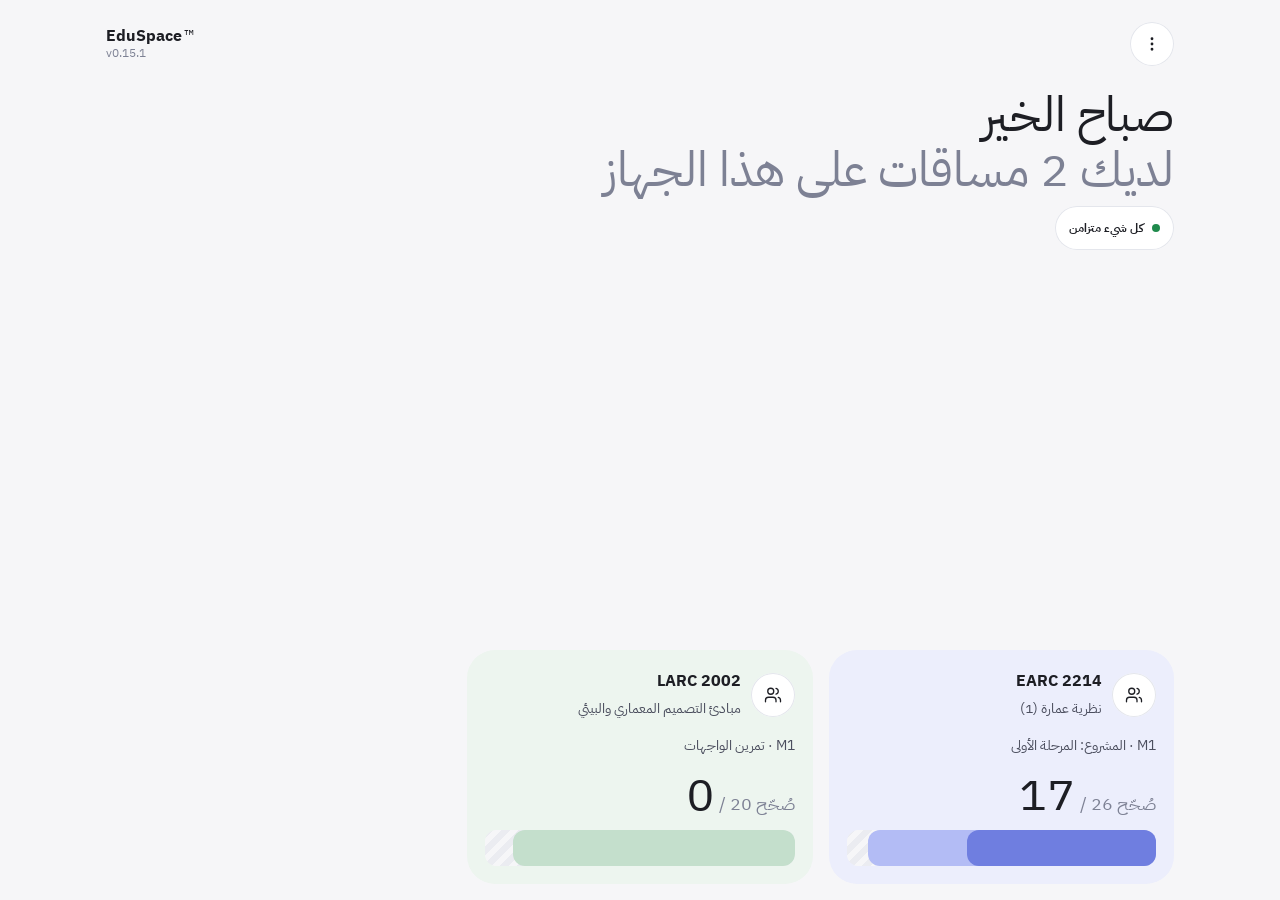
==== commit 134c966e: "0.16 A: grading page v2, sync time, keys" ====
--- a/index.html
+++ b/index.html
@@ -2,7 +2,7 @@
 <html lang="ar" dir="rtl">
 <head>
 <meta charset="utf-8">
-<meta name="viewport" content="width=device-width,initial-scale=1,viewport-fit=cover">
+<meta name="viewport" content="width=device-width,initial-scale=1,maximum-scale=1,user-scalable=no,viewport-fit=cover">
 <meta name="apple-mobile-web-app-capable" content="yes">
 <meta name="mobile-web-app-capable" content="yes">
 <meta name="apple-mobile-web-app-status-bar-style" content="default">
--- a/app.css
+++ b/app.css
@@ -93,7 +93,7 @@
 .gb input.cell{width:64px;height:36px;border:1px solid transparent;border-radius:12px;background:var(--ground);text-align:center;font-size:16px;direction:ltr}
 .gb input.cell:focus{outline:none;border-color:var(--fg);background:#fff}
 .gb input.cell.dirty{box-shadow:inset 0 -3px 0 #f59e0b}
-.gb th .it{display:flex;flex-direction:column;align-items:stretch;gap:4px;cursor:pointer;min-width:84px}
+.gb th .it{display:flex;flex-direction:column;align-items:center;gap:2px;cursor:pointer;min-width:56px}
 .gb th .it b{color:var(--fg);font-size:14px;text-align:center}
 .gb th .it .row{justify-content:center}
 .gb td.tot{font-weight:700;text-align:center;font-size:16px}
@@ -167,3 +167,67 @@
 .vload{padding:32px;color:var(--mute)}
 .vload.err{color:var(--bad)}
 .vother{background:var(--card);border-radius:28px;padding:24px;text-align:center}
+/* 0.13 — the submitted text, links, notes */
+.vnote,.vtextw,.vlinks{width:100%;max-width:980px;background:var(--card);border-radius:18px;padding:12px 16px;flex:none}
+.vnote textarea,.hled textarea{width:100%;border:1px solid var(--line);border-radius:12px;padding:8px 12px;font:inherit;font-size:16px;background:var(--ground);resize:vertical}
+.vtext{background:#fff;border-radius:12px;padding:16px;margin-top:8px;font-size:18px;line-height:1.9;white-space:pre-wrap;-webkit-user-select:text;user-select:text;cursor:text}
+.vtext mark{color:inherit;border-radius:3px;cursor:pointer}.vtext mark.has-n{box-shadow:inset 0 -2px 0 rgba(0,0,0,.4)}
+.hled:not(:empty){margin-top:8px;display:flex;flex-direction:column;gap:8px}
+.hlbar{position:fixed;z-index:60;display:flex;gap:8px;padding:8px;background:var(--fg);border-radius:999px;box-shadow:0 4px 16px rgba(0,0,0,.25)}
+.hlc{appearance:none;border:2px solid #fff;width:32px;height:32px;border-radius:50%;cursor:pointer;flex:none}
+.vlinks a{display:block;direction:ltr;text-align:right;font-size:16px;padding:6px 0;overflow:hidden;text-overflow:ellipsis;white-space:nowrap;color:var(--fg)}
+.hlbar[hidden]{display:none}
+/* 0.14 — the queue's capsule */
+.qbar{position:fixed;z-index:70;left:16px;bottom:calc(16px + env(safe-area-inset-bottom));background:var(--fg);color:#fff;font-size:12px;padding:6px 14px;border-radius:999px;box-shadow:0 2px 10px rgba(0,0,0,.2);pointer-events:none}
+.qbar[hidden]{display:none}
+.pb-row{display:flex;align-items:center;gap:12px;padding:10px 0;border-bottom:1px solid var(--line)}
+.pb-row input[type=checkbox]{width:22px;height:22px;flex:none}
+.pb-row.off .sp{opacity:.5}
+.pb-row .sp{flex:1;min-width:0}
+.pb-all{font-weight:700}
+/* 0.15 — the gradebook's headers; the one way a grade is shown */
+.gb th .it b{display:inline-flex;align-items:center;gap:2px}
+.gb th .it .off{line-height:0;color:var(--mute)}.gb th .it .off svg{width:12px;height:12px;fill:none;stroke:currentColor;stroke-width:1.75}
+.score{display:inline-flex;direction:rtl;unicode-bidi:isolate;align-items:baseline;gap:4px;white-space:nowrap;font-variant-numeric:tabular-nums}
+.score .got{font-weight:700}.score .sep,.score .max{color:var(--mute)}
+.vg .gmax{color:var(--mute);font-size:16px;white-space:nowrap}
+/* 0.16 — the grading page (proto_station_v1): the work fills the screen, a floating capsule, one bar at the bottom */
+.vw2{position:fixed;inset:0;z-index:45;background:#dcdee6}
+.vpages2{position:absolute;inset:0 0 64px 0;overflow:auto;-webkit-overflow-scrolling:touch;padding:16px;display:flex;flex-direction:column;align-items:center;gap:16px}
+.vpages2 .vtextw,.vpages2 .vlinks{width:100%;max-width:980px}
+.vpill{position:fixed;left:16px;bottom:80px;z-index:47;background:rgba(29,30,36,.75);color:#fff;font-size:12px;padding:4px 12px;border-radius:999px;pointer-events:none}
+.vpill[hidden]{display:none}
+.cap{position:fixed;z-index:48;display:flex;flex-direction:column;align-items:center;gap:6px;padding:8px;background:rgba(255,255,255,.96);border-radius:999px;box-shadow:0 6px 24px rgba(0,0,0,.18)}
+.cap .grip{width:28px;height:20px;display:flex;align-items:center;justify-content:center;color:var(--mute);cursor:grab;touch-action:none}
+.cap .grip svg{width:18px;height:18px;fill:none;stroke:currentColor;stroke-width:2.4;stroke-linecap:round}
+.cap .t{width:42px;height:42px;border:0;border-radius:50%;background:transparent;display:flex;align-items:center;justify-content:center;cursor:pointer;color:var(--fg)}
+.cap .t svg{width:20px;height:20px;fill:none;stroke:currentColor;stroke-width:1.9;stroke-linecap:round;stroke-linejoin:round}
+.cap .t.on{background:var(--fg);color:#fff}
+.cap .t.rec{background:var(--bad);color:#fff;animation:blink 1s infinite}
+.cap .cols{display:grid;grid-template-columns:repeat(2,36px);gap:4px}
+.cap .cols .t{width:36px;height:36px}
+.cap .dot{width:18px;height:18px;border-radius:50%;display:block;box-shadow:0 0 0 2px #fff,0 0 0 3px var(--line)}
+.cap .t.on .dot{box-shadow:0 0 0 2px #fff,0 0 0 4px var(--fg)}
+.cap .t.on:has(.dot){background:transparent}
+.cap .sep{width:24px;height:1px;background:var(--line)}
+.cap.min .t,.cap.min .sep,.cap.min .cols{display:none}
+.vbar2{position:fixed;left:0;right:0;bottom:0;height:64px;z-index:49;display:flex;align-items:center;gap:8px;padding:0 12px env(safe-area-inset-bottom);background:var(--card);box-shadow:0 -1px 0 var(--line)}
+.vbar2 .sp{flex:1}
+.vbar2 .tag[hidden]{display:none}
+.nav2{display:flex;align-items:center;gap:2px;background:var(--ground);border-radius:999px;padding:2px;min-width:0}
+.nav2 .a{width:40px;height:40px;border:0;border-radius:50%;background:transparent;display:flex;align-items:center;justify-content:center;cursor:pointer;color:var(--fg);flex:none}
+.nav2 .a svg{width:18px;height:18px;fill:none;stroke:currentColor;stroke-width:2;stroke-linecap:round;stroke-linejoin:round}
+.nav2 .a.flip svg{transform:scaleX(-1)}
+.nav2 .a:disabled{opacity:.3}
+.nav2 .pick{border:0;background:#fff;border-radius:999px;height:40px;padding:0 14px;display:flex;align-items:center;gap:6px;cursor:pointer;max-width:200px;min-width:0;box-shadow:0 1px 2px rgba(0,0,0,.06);font:inherit;color:var(--fg)}
+.nav2 .pick b{white-space:nowrap;overflow:hidden;text-overflow:ellipsis}
+.nav2 .pick .lab:empty{display:none}
+.vlist{position:fixed;bottom:72px;z-index:50;width:400px;max-height:70vh;overflow:auto;background:#fff;border-radius:24px;box-shadow:0 10px 40px rgba(0,0,0,.25);padding:10px}
+.vlist h4{margin:4px 8px 8px;font-size:14px;color:var(--mute)}
+.vlist .row{display:flex;align-items:center;gap:10px;padding:10px 8px;border-radius:12px;cursor:pointer}
+.vlist .row:hover,.vlist .row.cur{background:var(--ground)}
+.vlist .row .nm{flex:1;min-width:0}.vlist .row .nm small{display:block;color:var(--mute);font-size:12px}
+.vpop{position:fixed;bottom:72px;left:50%;transform:translateX(-50%);z-index:50;width:min(560px,92vw);background:#fff;border-radius:24px;box-shadow:0 10px 40px rgba(0,0,0,.25);padding:16px;display:flex;flex-direction:column;gap:10px}
+.vpop[hidden]{display:none}
+.vpop textarea{width:100%;border:1px solid var(--line);border-radius:12px;padding:10px;font:inherit;font-size:16px;resize:none}
+.vpop .vau{display:flex;align-items:center;gap:8px;flex-wrap:wrap}
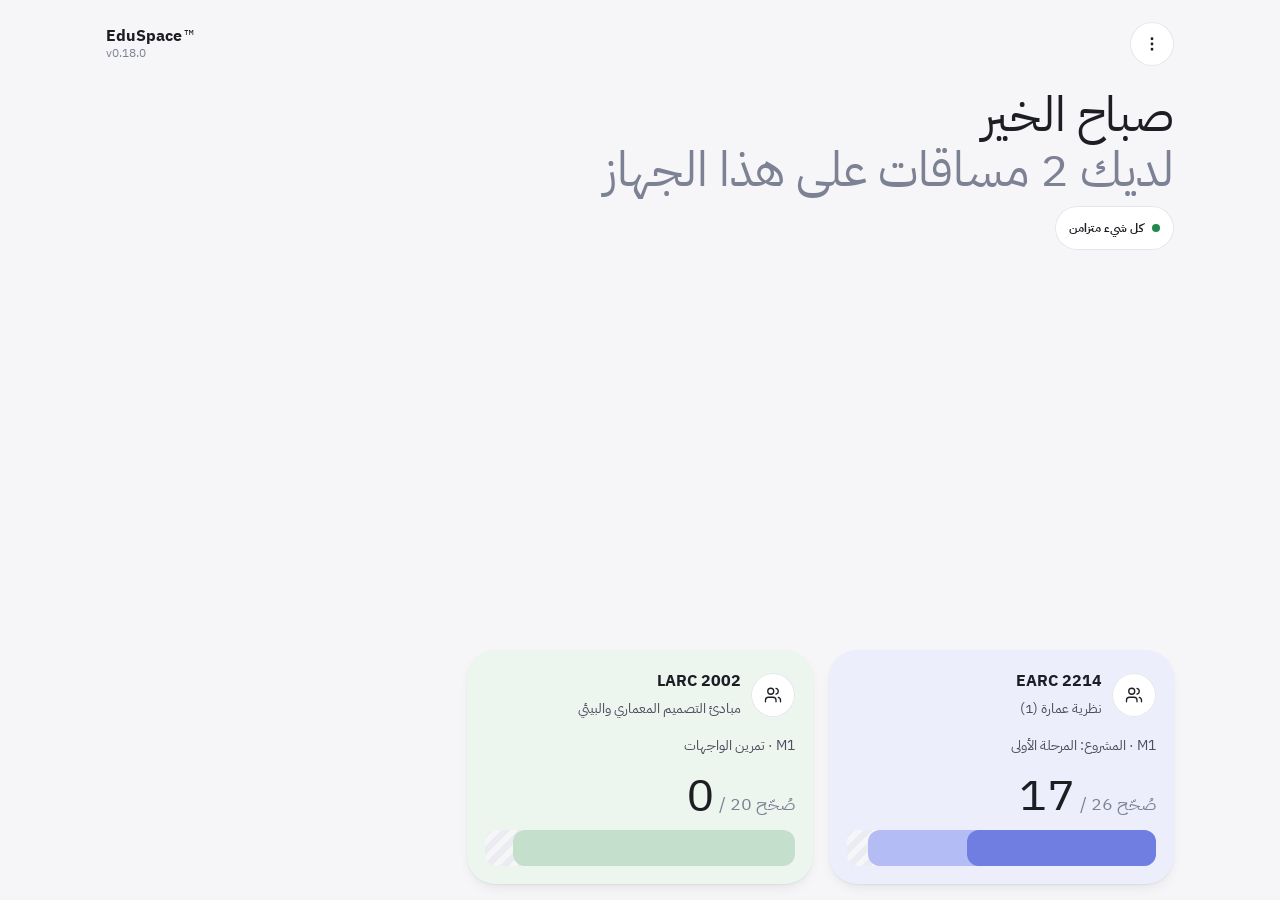
==== commit 1321e758: "Add files via upload EduSpace 0.18.0" ====
--- a/index.html
+++ b/index.html
@@ -20,5 +20,6 @@
 <div class="toast" id="toast" role="status"></div>
 <script src="app.js"></script>
 <script src="station.js"></script>
+<script src="course.js"></script>
 </body>
 </html>
--- a/app.css
+++ b/app.css
@@ -1,4 +1,4 @@
-/* EduSpace offline — styles 0.12: the grading station (viewer, tools, voice note), the two numbers, the distribution; 0.5.3: the version under the mark, the layer bubble; 0.5.2: home cards at the bottom, the bar's tip, the sync row; 0.5: the mark 16, selects as tall as buttons; 0.4: tips on round buttons; 0.3: course colours in three tones (--t light, --m middle, --d deep); 0.2: the approved style (handoff/brand_rules.md).
+/* EduSpace offline — styles 0.18: the whole course (course.js) — list cards, forms, the distribution, the participation; the approved card shadow (ui_notes 23); the grading page's bar at the top (ui_notes 4). 0.12: the grading station (viewer, tools, voice note), the two numbers, the distribution; 0.5.3: the version under the mark, the layer bubble; 0.5.2: home cards at the bottom, the bar's tip, the sync row; 0.5: the mark 16, selects as tall as buttons; 0.4: tips on round buttons; 0.3: course colours in three tones (--t light, --m middle, --d deep); 0.2: the approved style (handoff/brand_rules.md).
    Type: IBM Plex Sans Arabic 400/700, six sizes only: 48 · 28 · 18 · 16 · 14 · 12. */
 :root{--ground:#f6f6f8;--card:#fff;--fg:#1d1e24;--fg2:#4b4e5e;--mute:#7d8194;--faint:#c6c8d1;--line:#e4e6ec;
   --lav:#eceefc;--lav2:#9aa6f2;--rose:#fbeef3;--rose2:#f0a9c2;--sky:#e8f2f6;--sky2:#a8c7d4;--sage:#edf5ef;--sage2:#b9d6c2;--slate:#b9c6d4;
@@ -42,6 +42,7 @@
 .btn:disabled{opacity:.4}
 /* pills (tabs and filters) */
 .pills{display:flex;gap:8px;overflow-x:auto;margin:0 0 16px;padding:2px}
+.pills.inbar{margin:0 8px 0 0;flex:0 1 auto;min-width:0}
 .pill{appearance:none;border:0;border-radius:999px;min-height:40px;padding:0 16px;font-size:14px;font-weight:700;background:var(--card);color:var(--fg2);box-shadow:inset 0 0 0 1px var(--line);cursor:pointer;display:inline-flex;align-items:center;gap:6px;white-space:nowrap}
 .pill.on{background:var(--fg);color:#fff;box-shadow:none}
 .badge{display:inline-flex;align-items:center;background:var(--fg);color:#fff;border-radius:999px;padding:0 10px;line-height:24px;font-size:12px;font-weight:700;white-space:nowrap}
@@ -231,3 +232,64 @@
 .vpop[hidden]{display:none}
 .vpop textarea{width:100%;border:1px solid var(--line);border-radius:12px;padding:10px;font:inherit;font-size:16px;resize:none}
 .vpop .vau{display:flex;align-items:center;gap:8px;flex-wrap:wrap}
+
+/* 0.17: «حذف المساق» in the course bar, the confirmation's table */
+.ico.red{color:var(--bad)}
+table.kv{width:100%;border-collapse:collapse;margin:0 0 12px}
+table.kv td{padding:6px 0;border-bottom:1px solid #e6e7ee;font-size:16px}
+table.kv td.n14{color:#6b6f80;width:40%}
+
+/* ===================== 0.18 ===================== */
+/* the approved card shadow (ui_notes 23): solid colour, a light shadow; lifts on hover, sinks a little on press */
+:root{--sh0:0 1px 2px rgba(24,26,40,.05),0 6px 16px -8px rgba(24,26,40,.16);--sh1:0 1px 3px rgba(24,26,40,.06),0 12px 24px -10px rgba(24,26,40,.22);--sh2:0 1px 2px rgba(24,26,40,.08),0 2px 6px -4px rgba(24,26,40,.12)}
+.card,.cc,.tw{box-shadow:var(--sh0)}
+.cc,.card.go{transition:box-shadow .2s,transform .2s,filter .2s;cursor:pointer}
+@media (hover:hover){.cc:hover,.card.go:hover{box-shadow:var(--sh1);transform:translateY(-2px)}}
+.cc:active,.card.go:active{box-shadow:var(--sh2);transform:translateY(1px);filter:brightness(.97);transition-duration:.08s}
+@media (prefers-reduced-motion:reduce){.cc,.card.go{transition:none}.cc:hover,.cc:active,.card.go:hover,.card.go:active{transform:none}}
+/* the course's ten buttons in the top row scroll sideways */
+.pills.inbar{scrollbar-width:none}.pills.inbar::-webkit-scrollbar{display:none}
+/* lists of lectures, activities, quick submissions */
+.chead{display:flex;align-items:center;justify-content:space-between;gap:12px;margin:8px 0 16px}
+.chead h2{margin:0}
+.list{display:flex;flex-direction:column;gap:12px}
+.wkh{font-size:14px;font-weight:700;color:var(--fg2);margin:8px 0 0}
+.card.item{display:flex;flex-direction:column;gap:8px}
+.ih{display:flex;align-items:center;gap:12px}
+.it{flex:1;min-width:0;display:flex;align-items:center;gap:8px;flex-wrap:wrap}
+.it h3{margin:0}
+.ia{display:flex;align-items:center;gap:4px;flex-wrap:wrap;justify-content:flex-end}
+.ico.red{color:var(--bad)}
+.tag.warn{background:#fff7ed;color:var(--warn)}
+.mats{display:flex;flex-direction:column;gap:4px;border-top:1px solid var(--line);padding-top:8px}
+.mat{display:flex;align-items:center;gap:8px;font-size:14px;min-height:40px}
+.mat a{color:var(--fg);text-decoration:none;overflow:hidden;text-overflow:ellipsis;white-space:nowrap}
+.card.stat{display:flex;flex-direction:column;gap:4px}
+/* forms */
+.cols3{display:grid;grid-template-columns:repeat(auto-fit,minmax(140px,1fr));gap:12px}
+.inp.ta{border-radius:18px;height:auto;min-height:96px;padding:12px 16px;resize:vertical;font:inherit;font-size:16px;width:100%}
+.inp{width:100%}
+.inp:disabled{opacity:.55}
+.inp.mini{height:40px;min-height:40px;width:auto;font-size:14px;font-weight:700}
+.sh{max-width:680px}
+/* the distribution */
+.drow{display:flex;align-items:center;gap:6px;padding:6px 0;border-bottom:1px solid var(--line);flex-wrap:wrap}
+.drow .inp{height:40px;min-height:40px;font-size:14px}
+.drow>.inp:first-child{flex:1 1 180px}
+.drow .inp.w{width:80px;text-align:center}
+.drow .inp.u{width:auto}
+.drow .inp.lk{flex:1 1 180px}
+.drow.d1{padding-inline-start:24px}.drow.d2{padding-inline-start:48px}
+/* participation */
+.gb.part th{text-align:center}
+.wkb{appearance:none;border:0;border-radius:999px;min-width:40px;height:28px;font:inherit;font-size:12px;font-weight:700;background:var(--fg);color:#fff;cursor:pointer}
+.wkb.lk{background:var(--ground);color:var(--mute)}
+/* quick submissions: the rating 1–5 */
+.stars{display:flex;gap:4px}
+.star{appearance:none;border:0;width:32px;height:32px;border-radius:50%;background:var(--ground);font:inherit;font-size:12px;font-weight:700;color:var(--mute);cursor:pointer}
+.star.on{background:var(--fg);color:#fff}
+/* the grading page: its bar at the top (ui_notes 4), its pieces centred in it with the same space */
+.vbar2{top:0;bottom:auto;height:calc(64px + env(safe-area-inset-top));padding:env(safe-area-inset-top) 12px 0;box-shadow:0 1px 0 var(--line);gap:12px}
+.vpages2{inset:calc(64px + env(safe-area-inset-top)) 0 0 0}
+.vpill{bottom:16px}
+.vpop{bottom:auto;top:calc(72px + env(safe-area-inset-top))}
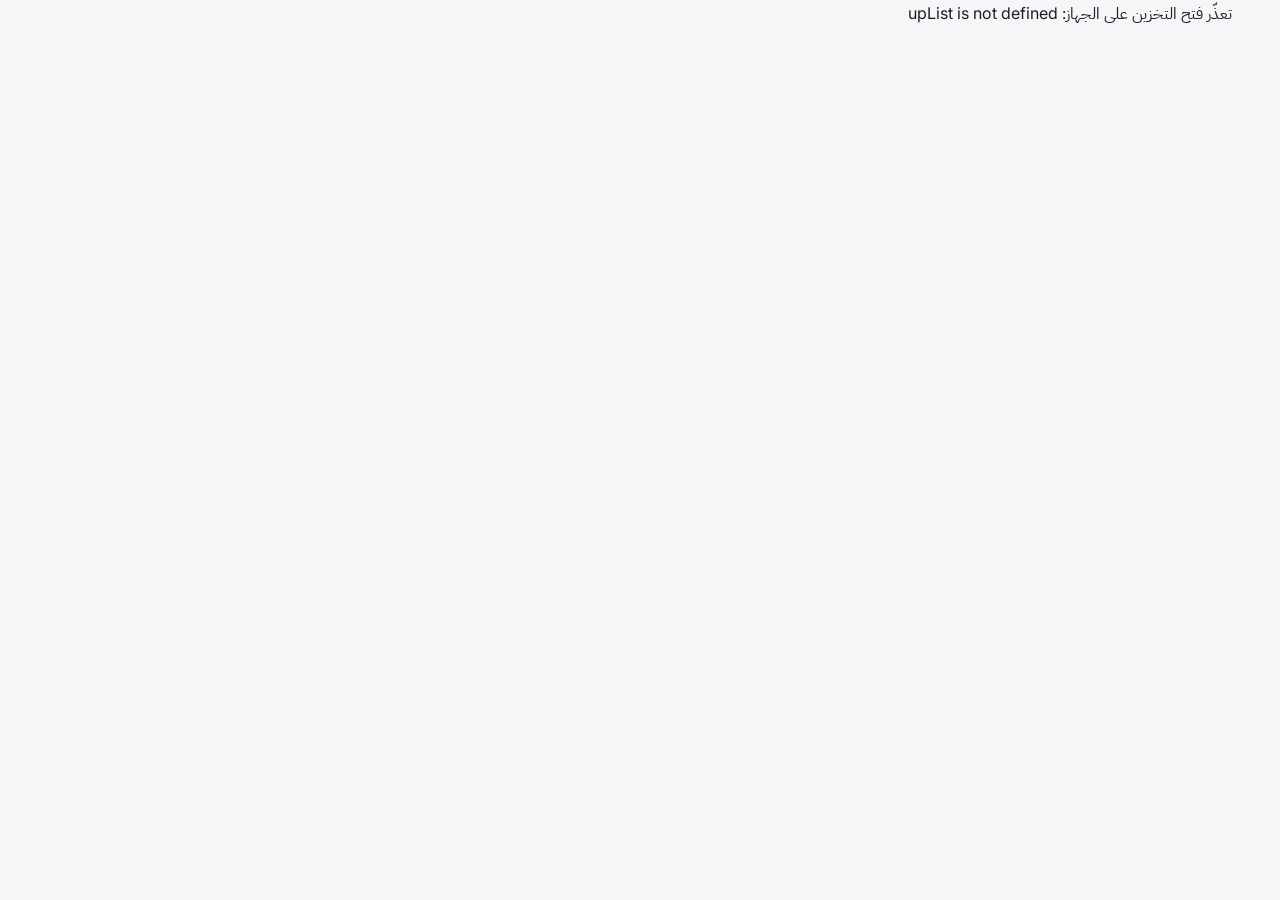
==== commit e5a10d7f: "EduSpace 0.19.0: index.html" ====
--- a/index.html
+++ b/index.html
@@ -11,7 +11,7 @@
 <link rel="manifest" href="manifest.webmanifest">
 <link rel="apple-touch-icon" href="icon-180.png">
 <link rel="preconnect" href="https://fonts.gstatic.com" crossorigin>
-<link rel="stylesheet" href="https://fonts.googleapis.com/css2?family=IBM+Plex+Sans+Arabic:wght@400;700&display=swap">
+<link rel="stylesheet" href="https://fonts.googleapis.com/css2?family=Inter:wght@400;700&family=IBM+Plex+Sans+Arabic:wght@400;700&display=swap">
 <link rel="stylesheet" href="app.css">
 <title>EduSpace</title>
 </head>
--- a/app.css
+++ b/app.css
@@ -1,4 +1,4 @@
-/* EduSpace offline — styles 0.18: the whole course (course.js) — list cards, forms, the distribution, the participation; the approved card shadow (ui_notes 23); the grading page's bar at the top (ui_notes 4). 0.12: the grading station (viewer, tools, voice note), the two numbers, the distribution; 0.5.3: the version under the mark, the layer bubble; 0.5.2: home cards at the bottom, the bar's tip, the sync row; 0.5: the mark 16, selects as tall as buttons; 0.4: tips on round buttons; 0.3: course colours in three tones (--t light, --m middle, --d deep); 0.2: the approved style (handoff/brand_rules.md).
+/* EduSpace offline — styles 0.20: Inter and IBM Plex Sans Arabic, one weight per size, tags and bars 28, buttons 44, the switch, the course cards in their light colour, the sign-in one field at a time; the margin variable is --edge (the course colour also used --m: no margins in 0.19). 0.19: fixed margins 48 (phone 24), no page scroll (the top bar stays), corners 24, white cards like the web, square home cards 6/4/2, bars 24, the mark 18, the sign-in page. 0.18: the whole course (course.js) — list cards, forms, the distribution, the participation; the approved card shadow (ui_notes 23); the grading page's bar at the top (ui_notes 4). 0.12: the grading station (viewer, tools, voice note), the two numbers, the distribution; 0.5.3: the version under the mark, the layer bubble; 0.5.2: home cards at the bottom, the bar's tip, the sync row; 0.5: the mark 16, selects as tall as buttons; 0.4: tips on round buttons; 0.3: course colours in three tones (--t light, --m middle, --d deep); 0.2: the approved style (handoff/brand_rules.md).
    Type: IBM Plex Sans Arabic 400/700, six sizes only: 48 · 28 · 18 · 16 · 14 · 12. */
 :root{--ground:#f6f6f8;--card:#fff;--fg:#1d1e24;--fg2:#4b4e5e;--mute:#7d8194;--faint:#c6c8d1;--line:#e4e6ec;
   --lav:#eceefc;--lav2:#9aa6f2;--rose:#fbeef3;--rose2:#f0a9c2;--sky:#e8f2f6;--sky2:#a8c7d4;--sage:#edf5ef;--sage2:#b9d6c2;--slate:#b9c6d4;
@@ -293,3 +293,73 @@
 .vpages2{inset:calc(64px + env(safe-area-inset-top)) 0 0 0}
 .vpill{bottom:16px}
 .vpop{bottom:auto;top:calc(72px + env(safe-area-inset-top))}
+
+/* ===================== 0.19 (ui_notes 33, 35, 39, 40, 41) =====================
+   48 from every edge of the screen (the status bar inside it), 24 on a phone; no limit on the width; the page never
+   scrolls — the top bar stays, the rest scrolls under it; corners 24; the web's white cards and shadow; square home
+   cards 6 / 4 / 2; progress bars 24; the mark 18; the sign-in page */
+:root{--edge:48px}
+@media (max-width:600px){:root{--edge:24px}}
+html,body{height:100%}
+body{height:100vh;height:100dvh;overflow:hidden;padding:0}
+.wrap{max-width:none;height:100%;overflow-y:auto;overflow-x:hidden;-webkit-overflow-scrolling:touch;
+  padding:0 max(var(--edge),env(safe-area-inset-right)) max(var(--edge),env(safe-area-inset-bottom)) max(var(--edge),env(safe-area-inset-left))}
+.wrap>.bar:first-child{position:sticky;top:0;z-index:30;background:var(--ground);padding-top:max(var(--edge),env(safe-area-inset-top));padding-bottom:12px;margin-bottom:4px}
+@media (display-mode:standalone){.wrap>.bar:first-child{padding-top:calc(var(--edge) - 24px)}}
+.wrap.home{min-height:0;height:100%;padding-bottom:max(var(--edge),env(safe-area-inset-bottom))}
+.card,.cc,.tw,.bulk,.sh{border-radius:24px}
+@media(min-width:700px){.sh{border-radius:24px}}
+.cc{background:var(--card)}
+.cc .code{color:var(--d)}
+.wrap.home>.grid{grid-template-columns:repeat(6,minmax(0,1fr))}
+@media (orientation:portrait) and (min-width:601px){.wrap.home>.grid{grid-template-columns:repeat(4,minmax(0,1fr))}}
+@media (max-width:600px){.wrap.home>.grid{grid-template-columns:repeat(2,minmax(0,1fr))}}
+.wrap.home>.grid>.cc{aspect-ratio:1/1;overflow:hidden;padding:16px;gap:8px}
+.wrap.home>.grid>.cc .big{margin-top:auto}
+.prog{height:24px;border-radius:12px}.prog i{border-radius:12px}
+.prog.sm{height:24px;border-radius:12px}.prog.sm i{border-radius:12px}
+.brand,.brand sup{font-size:18px}.brand sup{font-size:12px}
+/* the sign-in page */
+.wrap.lg{display:flex;flex-direction:column}
+.lg-mid{margin:auto 0}
+.lg-mid h1{font-size:48px;font-weight:400;line-height:1.15;margin:0}
+.lg-mid h1 span{display:block;color:var(--mute)}
+.lg-card{display:flex;flex-direction:column;gap:8px}
+.lg-card .lab{font-size:12px;font-weight:700;color:var(--mute)}
+.lg-card .err{color:var(--bad);font-weight:700;margin:0;min-height:20px}
+.pinb{display:flex;gap:8px;justify-content:flex-end}
+.pinb input{width:48px;height:56px;border:0;border-radius:12px;background:var(--ground);text-align:center;font-size:28px;-webkit-text-security:disc;font-variant-numeric:tabular-nums}
+.pinb input:focus{outline:2px solid var(--fg)}
+.row.tbar{flex-wrap:nowrap;align-items:center}.row.tbar>*{flex:none}.row.tbar>input[type=search]{flex:1 1 auto;min-width:120px}
+@media (max-width:820px){.row.tbar{flex-wrap:wrap}}
+
+/* ===================== 0.20 (ui_notes 42, 50–60, the approved model proto_0.20_cards) =====================
+   Inter for English letters and digits, IBM Plex Sans Arabic for Arabic (both kept by sw.js for working offline);
+   one weight per size; tags and bars 28; buttons 44 with room around them; round buttons inside a card 32; the
+   switch; the home's course cards in their light colour, their numbers in the dark one; the sign-in one field at a time */
+:root{--tag:28px}
+html,body,button,input,select,textarea{font-family:Inter,"IBM Plex Sans Arabic",system-ui,sans-serif}
+body{font-feature-settings:"tnum" 1}
+h1{font-weight:400}h2,h3{font-weight:700}
+.tag,.badge{height:var(--tag);line-height:var(--tag);padding:0 12px;font-size:12px;font-weight:400}
+.prog,.prog.sm{height:var(--tag);border-radius:999px}.prog i,.prog.sm i{border-radius:999px}
+.btn{min-height:44px;padding:0 24px}
+.card .ico,.cc .ico,.card .ia .ico{width:32px;height:32px}
+.card .ico svg,.cc .ico svg{width:16px;height:16px}
+.card{border-radius:24px;padding:16px}
+.wrap.home>.grid>.cc{background:var(--t)}
+.wrap.home>.grid>.cc .big{color:var(--d);font-weight:400}
+.sw{display:inline-flex;align-items:center;gap:8px;cursor:pointer;user-select:none;-webkit-user-select:none;font-size:14px;color:var(--fg2);flex:none;white-space:nowrap}
+.sw i{position:relative;width:48px;height:28px;border-radius:999px;background:#dcdfe8;transition:background .2s;flex:none}
+.sw i::after{content:"";position:absolute;top:3px;right:3px;width:22px;height:22px;border-radius:50%;background:#fff;box-shadow:0 1px 3px rgba(0,0,0,.2);transition:right .2s}
+.sw.on i{background:var(--d,var(--ok))}
+.sw.on i::after{right:23px}
+@media (prefers-reduced-motion:reduce){.sw i,.sw i::after{transition:none}}
+/* the sign-in (ui_notes 55, 60) */
+.lg-row{display:flex;gap:8px;align-items:center}.lg-row .inp{flex:1;min-width:0}
+.lg-who{display:flex;align-items:baseline;justify-content:space-between;gap:8px}
+.lg-who .ltr{direction:ltr}
+.lg-links{display:flex;gap:16px;margin-top:8px}
+.lnk{appearance:none;border:0;background:transparent;padding:0;font-size:14px;color:var(--fg2);text-decoration:underline;cursor:pointer}
+.lg-wait{display:flex;flex-direction:column;gap:12px;align-items:flex-start;margin-top:auto}
+span.tr{display:inline!important;font:inherit!important;color:inherit!important;line-height:inherit!important;margin:0!important;padding:0!important;background:none!important}
